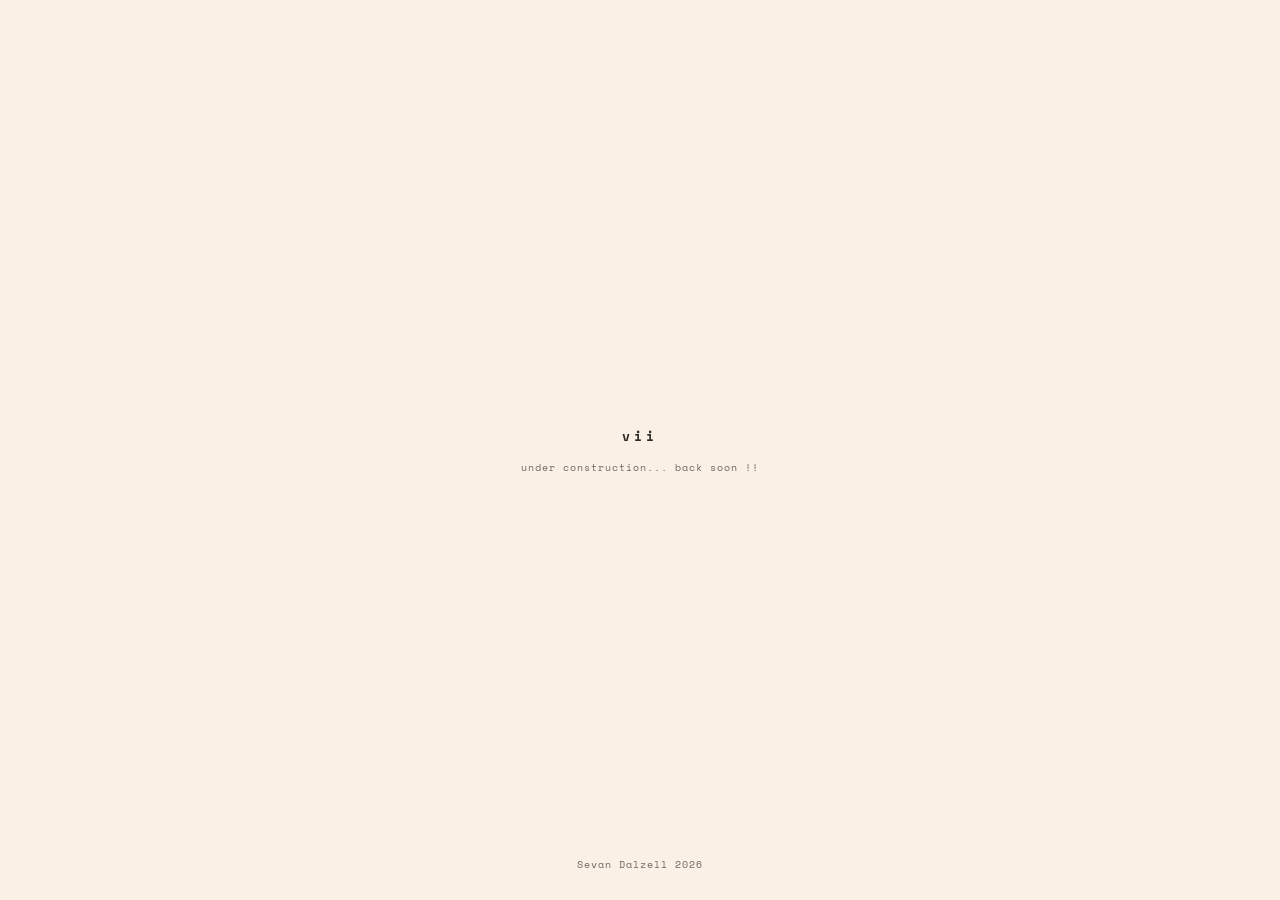
==== index.html @ 3d5999bf "made under construction sign cuter" ====
<!DOCTYPE html>
<html lang="en">
<head>
<meta charset="UTF-8">
<meta name="viewport" content="width=device-width, initial-scale=1.0">
<title>portfolio | Sevan Dalzell</title>
<meta name="description" content="Sevan's portfolio site.">
<link rel="preconnect" href="https://fonts.googleapis.com">
<link rel="preconnect" href="https://fonts.gstatic.com" crossorigin>
<link href="https://fonts.googleapis.com/css2?family=Space+Mono:ital,wght@0,400;0,700;1,400&display=swap" rel="stylesheet">
<link rel="stylesheet" href="style.css">
<!-- Temporary favicon set from that random generator -->
<link rel="apple-touch-icon" sizes="180x180" href="/apple-touch-icon.png">
<link rel="icon" type="image/png" sizes="32x32" href="/favicon-32x32.png">
<link rel="icon" type="image/png" sizes="16x16" href="/favicon-16x16.png">
<link rel="manifest" href="/site.webmanifest">
</head>
<body>

<!-- ===== LOADER ===== -->
<div id="loader" aria-hidden="true">
  <div class="loader-mark" id="loaderMark">vii</div>
  <div class="loader-sub" id="loaderSub">under construction... back soon !!</div>
  <div class="loader-foot">
    <span id="loaderDate"></span> <span class="dim"><!--/--></span><!-- sevandalzell.com-->
  </div>
</div>

<!-- ===== FIXED CHROME (corner mark + coordinate readout) ===== -->
<header class="chrome" aria-hidden="false">
  <button class="mark-home" id="markHome" aria-label="Return to home">vii</button>
  <div class="coord" id="coordReadout">00 · 00</div>
</header>

<!-- ===== DIRECTIONAL NAV ===== -->
<nav class="dirnav" aria-label="Site navigation">
  <button class="arrow arrow-left" data-dir="left" aria-label="Photography">
    <span class="arrow-glyph">&larr;</span>
    <span class="arrow-label">photography</span>
  </button>
  <button class="arrow arrow-right" data-dir="right" aria-label="Portfolio">
    <span class="arrow-glyph">&rarr;</span>
    <span class="arrow-label">portfolio</span>
  </button>
  <button class="arrow arrow-down" data-dir="down" aria-label="About">
    <span class="arrow-glyph">&darr;</span>
    <span class="arrow-label">about</span>
  </button>
</nav>

<!-- ===== WORLD (the plane that pans) ===== -->
<main id="world">

  <!-- trace lines drawn from centre toward current direction -->
  <svg id="trace" viewBox="0 0 100 100" preserveAspectRatio="none" aria-hidden="true">
    <line id="traceLine" x1="50" y1="50" x2="50" y2="50" />
  </svg>

  <!-- HOME — 0,0 -->
  <section class="panel panel-home" data-pos="0,0">
    <div class="home-block">
      <p class="eyebrow">mechatronics engineer</p>
      <h1>Sevan Dalzell</h1>
      <p class="home-body">
        Final-year mechatronics engineering graduate based in Auckland.
        I build the parts where hardware, control, and software have to
        agree with each other — robotics, embedded systems, and the
        occasional camera. Use the arrows, or your keyboard, to look around.
      </p>
    </div>
  </section>

  <!-- PHOTOGRAPHY — -1,0 -->
  <section class="panel panel-photo" data-pos="-1,0">
    <div class="panel-head">
      <p class="eyebrow">001 — photography</p>
      <h2>Shot on Fujifilm</h2>
    </div>
    <div class="photo-grid" id="photoGrid">
      <!-- Populate by adding <figure class="photo-item"><img src="assets/photography/your-image.jpg" alt="..."></figure> -->
      <figure class="photo-item placeholder"><span>add image<br>assets/photography/01.jpg</span></figure>
      <figure class="photo-item placeholder"><span>add image<br>assets/photography/02.jpg</span></figure>
      <figure class="photo-item placeholder"><span>add image<br>assets/photography/03.jpg</span></figure>
      <figure class="photo-item placeholder"><span>add image<br>assets/photography/04.jpg</span></figure>
      <figure class="photo-item placeholder"><span>add image<br>assets/photography/05.jpg</span></figure>
      <figure class="photo-item placeholder"><span>add image<br>assets/photography/06.jpg</span></figure>
    </div>
  </section>

  <!-- PORTFOLIO — 1,0 -->
  <section class="panel panel-work" data-pos="1,0">
    <div class="panel-head">
      <p class="eyebrow">002 — portfolio</p>
      <h2>Selected work</h2>
    </div>
    <div class="work-scroll" id="workScroll">
      <!-- Project blocks are generated by script.js from the PROJECTS array -->
    </div>
  </section>

  <!-- ABOUT — 0,1 -->
  <section class="panel panel-about" data-pos="0,1">
    <div class="panel-head">
      <p class="eyebrow">003 — about</p>
      <h2>About</h2>
    </div>
    <div class="about-block">
      <p>
        I'm a final-year BE(Hons) Mechatronics Engineering student at the
        University of Auckland, finishing up papers in robotics &amp;
        intelligent systems, industrial automation, and control. I like
        projects that sit at the join between mechanical, electrical, and
        code — things that have to physically work, not just compile.
      </p>
      <p>
        Outside of coursework I shoot film and digital on Fujifilm gear,
        ride a GSX250R, and spend more time than is reasonable thinking
        about how things are put together — products, garments, robots,
        all the same problem really.
      </p>
      <p class="about-contact">
        <a href="mailto:hello@sevandalzell.com">hello@sevandalzell.com</a>
        <span class="dim">/</span>
        <a href="https://github.com/" target="_blank" rel="noopener">github</a>
        <span class="dim">/</span>
        <a href="https://www.linkedin.com/" target="_blank" rel="noopener">linkedin</a>
      </p>
    </div>
  </section>

</main>

<!-- ===== LIGHTBOX ===== -->
<div id="lightbox" aria-hidden="true">
  <button id="lightboxClose" aria-label="Close">&times;</button>
  <div id="lightboxContent"></div>
</div>

<script src="script.js"></script>
</body>
</html>
---- style.css ----
/* ============================================================
   SEVAN DALZELL — vii
   Design tokens
   ============================================================ */
:root{
  --linen: #FAF0E6;
  --ink: #2c2925;        /* soft near-black, not pure black */
  --ink-soft: #6e6760;   /* secondary text */
  --accent: #c1502b;     /* rust / terracotta — used sparingly */
  --line: rgba(44,41,37,0.16);
  --line-strong: rgba(44,41,37,0.32);
  --mono: 'Space Mono', ui-monospace, SFMono-Regular, Menlo, Consolas, monospace;

  --pan-speed: 0.85s;
  --pan-ease: cubic-bezier(.65,0,.2,1);
}

*{ box-sizing: border-box; }

html, body{
  margin:0;
  padding:0;
  width:100%;
  height:100%;
  overflow:hidden; /* the plane pans inside a fixed viewport */
  background:var(--linen);
  color:var(--ink);
  font-family:var(--mono);
  -webkit-font-smoothing:antialiased;
}

h1,h2,h3,p{ margin:0; }

a{ color:var(--ink); text-decoration:none; border-bottom:1px solid var(--line-strong); }
a:hover{ color:var(--accent); border-color:var(--accent); }

button{
  font-family:var(--mono);
  background:none;
  border:none;
  color:var(--ink);
  cursor:pointer;
}

::selection{ background:var(--ink); color:var(--linen); }

.dim{ color:var(--ink-soft); }

.eyebrow{
  font-size:11px;
  letter-spacing:.18em;
  text-transform:lowercase;
  color:var(--ink-soft);
  margin-bottom:14px;
}

/* ============================================================
   LOADER
   ============================================================ */
#loader{
  position:fixed; inset:0;
  z-index:100;
  background:var(--linen);
  display:flex;
  flex-direction:column;
  align-items:center;
  justify-content:center;
  transition: opacity .7s ease;
}
#loader.is-hidden{
  opacity:0;
  pointer-events:none;
}
.loader-mark{
  font-size:13px;
  letter-spacing:.32em;
  text-transform:lowercase;
  font-weight:700;
}
/* previously --accent \/   */
.loader-mark.flicker{ color:var(--ink); } 

.loader-sub{
  margin-top:14px;
  font-size:10px;
  letter-spacing:.1em;
  text-transform:lowercase;
  color:var(--ink-soft);
  opacity:0;
  transition:opacity .6s ease;
}
.loader-sub.is-visible{ opacity:1; }

.loader-foot{
  position:absolute;
  bottom:28px;
  left:0; right:0;
  text-align:center;
  font-size:10px;
  letter-spacing:.1em;
  color:var(--ink-soft);
}

/* ============================================================
   FIXED CHROME
   ============================================================ */
.chrome{
  position:fixed;
  top:0; left:0; right:0;
  z-index:40;
  display:flex;
  justify-content:space-between;
  align-items:center;
  padding:22px 28px;
  pointer-events:none; /* re-enabled on children */
}
.mark-home{
  pointer-events:auto;
  font-size:12px;
  letter-spacing:.28em;
  font-weight:700;
  padding:4px 2px;
}
.mark-home:hover{ color:var(--accent); }

.coord{
  pointer-events:auto;
  font-size:10px;
  letter-spacing:.12em;
  color:var(--ink-soft);
}

/* ============================================================
   WORLD / PLANE — the thing that pans
   ============================================================ */
#world{
  position:fixed;
  top:0; left:0;
  width:300vw;
  height:200vh;
  transition: transform var(--pan-speed) var(--pan-ease);
  will-change: transform;
  z-index:1;
}

#trace{
  position:absolute;
  top:0; left:0;
  width:100%; height:100%;
  pointer-events:none;
  z-index:0;
}
#traceLine{
  stroke:var(--line-strong);
  stroke-width:0.12;
  transition: x2 var(--pan-speed) var(--pan-ease), y2 var(--pan-speed) var(--pan-ease);
}

.panel{
  position:absolute;
  width:100vw;
  height:100vh;
  display:flex;
  flex-direction:column;
  align-items:center;
  justify-content:center;
  padding: 90px 8vw 70px;
}

.panel-photo{ left:0;     top:0; }
.panel-home { left:100vw; top:0; }
.panel-work { left:200vw; top:0; }
.panel-about{ left:100vw; top:100vh; }

/* ---------- HOME ---------- */
.home-block{
  max-width:460px;
  text-align:left;
  animation: rise .9s var(--pan-ease) both;
}
.home-block h1{
  font-size:28px;
  letter-spacing:-.01em;
  margin-bottom:18px;
  font-weight:700;
}
.home-body{
  font-size:13px;
  line-height:1.75;
  color:var(--ink-soft);
  max-width:420px;
}

@keyframes rise{
  from{ opacity:0; transform:translateY(10px); }
  to{ opacity:1; transform:translateY(0); }
}

/* ---------- shared panel head ---------- */
.panel-head{
  width:100%;
  max-width:780px;
  text-align:left;
  margin-bottom:8px;
  flex:0 0 auto;
}
.panel-head h2{
  font-size:22px;
  font-weight:700;
}

/* ---------- PHOTOGRAPHY ---------- */
.panel-photo{ justify-content:flex-start; padding-top:110px; }
.photo-grid{
  width:100%;
  max-width:900px;
  margin-top:26px;
  display:grid;
  grid-template-columns:repeat(3, 1fr);
  gap:14px;
  overflow-y:auto;
  max-height:62vh;
  padding-right:4px;
}
.photo-item{
  margin:0;
  aspect-ratio: 4/5;
  background:rgba(44,41,37,0.05);
  border:1px solid var(--line);
  overflow:hidden;
  cursor:pointer;
  position:relative;
}
.photo-item img, .photo-item video{
  width:100%; height:100%;
  object-fit:cover;
  display:block;
  transition: transform .5s var(--pan-ease);
}
.photo-item:hover img, .photo-item:hover video{ transform:scale(1.04); }
.photo-item.placeholder{
  display:flex; align-items:center; justify-content:center;
  font-size:9px; letter-spacing:.06em; text-align:center;
  color:var(--ink-soft); cursor:default;
  line-height:1.6;
}

/* ---------- PORTFOLIO ---------- */
.panel-work{ justify-content:flex-start; padding-top:110px; }
.work-scroll{
  width:100%;
  max-width:760px;
  margin-top:10px;
  overflow-y:auto;
  max-height:66vh;
  padding-right:6px;
}
.work-item{
  display:flex;
  gap:34px;
  align-items:center;
  padding:38px 0;
  border-bottom:1px solid var(--line);
  opacity:0;
  transform:translateY(16px);
  transition:opacity .6s ease, transform .6s var(--pan-ease);
}
.work-item.is-visible{ opacity:1; transform:translateY(0); }
.work-item:last-child{ border-bottom:none; }
.work-item.flip{ flex-direction:row-reverse; }

.work-media{
  flex:0 0 46%;
  aspect-ratio:4/3;
  background:rgba(44,41,37,0.05);
  border:1px solid var(--line);
  overflow:hidden;
  cursor:zoom-in;
}
.work-media img, .work-media video{
  width:100%; height:100%;
  object-fit:cover;
  display:block;
}

.work-text{ flex:1 1 auto; }
.work-index{
  font-size:10px;
  letter-spacing:.16em;
  color:var(--accent);
  margin-bottom:10px;
}
.work-title{
  font-size:16px;
  font-weight:700;
  margin-bottom:10px;
}
.work-desc{
  font-size:12.5px;
  line-height:1.7;
  color:var(--ink-soft);
}
.work-tags{
  margin-top:14px;
  font-size:10px;
  letter-spacing:.08em;
  color:var(--ink-soft);
}

/* ---------- ABOUT ---------- */
.about-block{
  max-width:480px;
  text-align:left;
}
.about-block p{
  font-size:13px;
  line-height:1.75;
  color:var(--ink-soft);
  margin-bottom:18px;
}
.about-contact a{ font-size:12px; }

/* ============================================================
   DIRECTIONAL NAV
   ============================================================ */
.dirnav{ z-index:50; }

.arrow{
  position:fixed;
  z-index:50;
  display:flex;
  flex-direction:column;
  align-items:center;
  gap:6px;
  padding:10px 12px;
  transition: opacity .35s ease, transform .35s var(--pan-ease);
}
.arrow-glyph{
  font-size:20px;
  line-height:1;
  display:inline-flex;
  align-items:center;
  justify-content:center;
  width:38px; height:38px;
  border:1px solid var(--line-strong);
  border-radius:1px;
  transition: background .25s ease, color .25s ease, transform .25s ease;
}
.arrow-label{
  font-size:9px;
  letter-spacing:.12em;
  text-transform:uppercase;
  color:var(--ink-soft);
  transition: color .25s ease;
}

.arrow:hover .arrow-glyph,
.arrow:focus-visible .arrow-glyph{
  background:var(--ink);
  color:var(--linen);
  transform:scale(1.08);
}
.arrow:hover .arrow-label,
.arrow:focus-visible .arrow-label{ color:var(--ink); }
.arrow:active .arrow-glyph{ transform:scale(0.94); background:var(--accent); border-color:var(--accent); }

.arrow.is-pulsing .arrow-glyph{
  animation: pulse .5s var(--pan-ease);
}
@keyframes pulse{
  0%{ transform:scale(1); }
  40%{ transform:scale(1.18); background:var(--accent); color:var(--linen); border-color:var(--accent); }
  100%{ transform:scale(1); }
}

.arrow-left{ left:6%; top:50%; transform:translateY(-50%); }
.arrow-right{ right:6%; top:50%; transform:translateY(-50%); }
.arrow-down{ bottom:6%; left:50%; transform:translateX(-50%); flex-direction:column; }

.arrow[data-state="hidden"]{
  opacity:0;
  pointer-events:none;
  transform:translateY(-50%) scale(0.85);
}
.arrow-down[data-state="hidden"]{ transform:translateX(-50%) scale(0.85); }

.arrow[data-state="home"] .arrow-glyph{ border-color:var(--ink-soft); }

/* ============================================================
   LIGHTBOX
   ============================================================ */
#lightbox{
  position:fixed; inset:0;
  z-index:90;
  background:rgba(44,41,37,0.92);
  display:flex;
  align-items:center;
  justify-content:center;
  opacity:0;
  pointer-events:none;
  transition:opacity .35s ease;
}
#lightbox.is-open{ opacity:1; pointer-events:auto; }
#lightboxContent{
  max-width:88vw;
  max-height:86vh;
}
#lightboxContent img, #lightboxContent video{
  max-width:88vw;
  max-height:86vh;
  display:block;
  object-fit:contain;
}
#lightboxClose{
  position:absolute;
  top:24px; right:28px;
  font-size:28px;
  color:var(--linen);
  line-height:1;
}
#lightboxClose:hover{ color:var(--accent); }

/* ============================================================
   RESPONSIVE
   ============================================================ */
@media (max-width: 720px){
  .panel{ padding:90px 6vw 100px; }
  .photo-grid{ grid-template-columns:repeat(2,1fr); max-height:58vh; }
  .work-item, .work-item.flip{ flex-direction:column; }
  .work-media{ flex:0 0 auto; width:100%; }
  .arrow-left{ left:3%; }
  .arrow-right{ right:3%; }
  .arrow-label{ display:none; }
  .home-block h1{ font-size:24px; }
}

/* ============================================================
   REDUCED MOTION
   ============================================================ */
@media (prefers-reduced-motion: reduce){
  #world{ transition:none; }
  .home-block{ animation:none; }
  .work-item{ transition:none; opacity:1; transform:none; }
  .arrow, .arrow-glyph, .arrow-label{ transition:none; }
  #loader{ transition:none; }
}
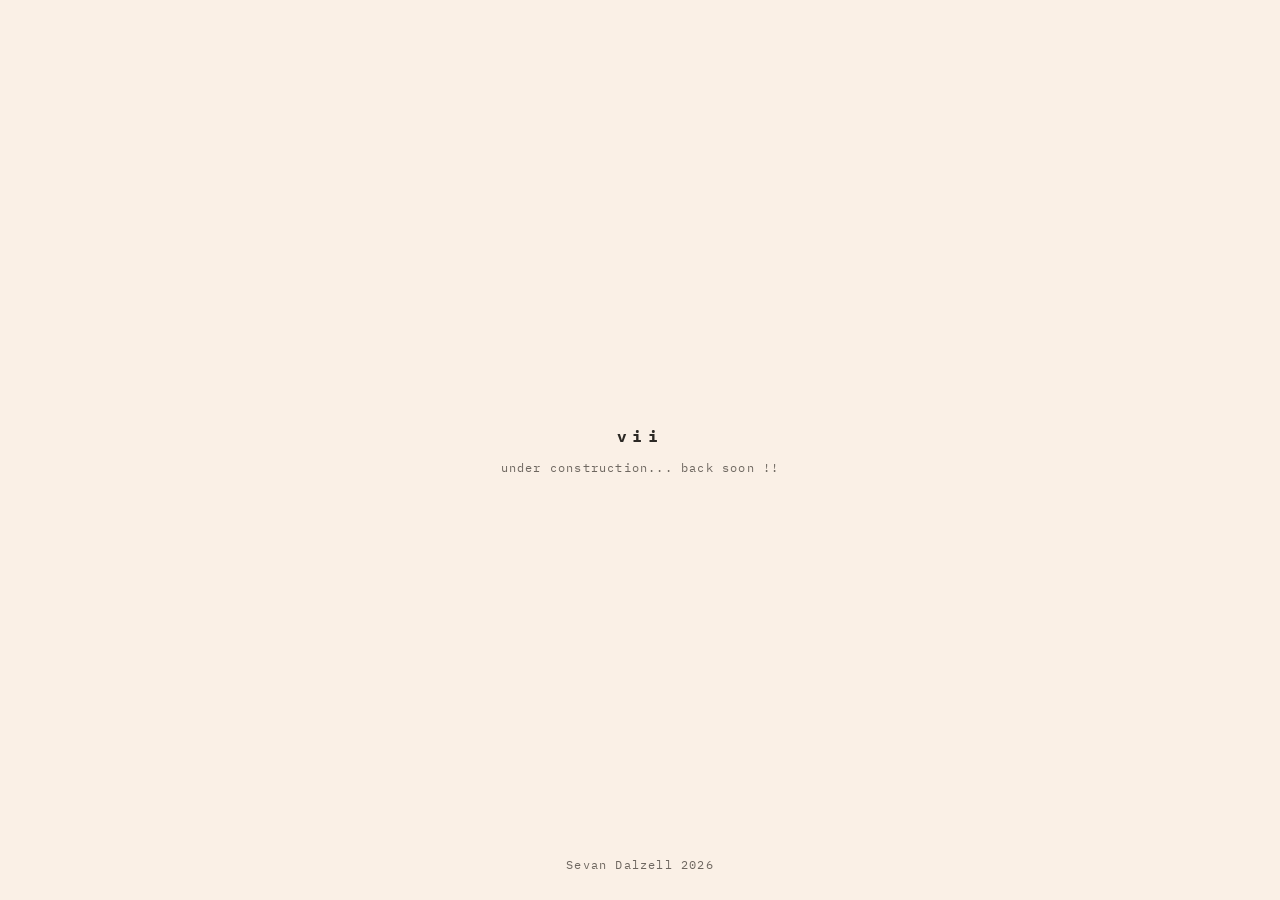
==== commit c51d9dea: "added sitename for discord" ====
--- a/index.html
+++ b/index.html
@@ -5,10 +5,24 @@
 <meta name="viewport" content="width=device-width, initial-scale=1.0">
 <title>portfolio | Sevan Dalzell</title>
 <meta name="description" content="Sevan's portfolio site.">
+
+<!-- Open Graph / Discord / Slack / etc embed preview -->
+<meta property="og:type" content="website">
+<meta property="og:title" content="portfolio | Sevan Dalzell">
+<meta property="og:site_name" content="vii">
+<meta property="og:description" content="Sevan's portfolio site.">
+<meta property="og:url" content="https://sevandalzell.com">
+<meta property="og:image" content="https://sevandalzell.com/assets/preview.png">
+<meta name="twitter:card" content="summary_large_image">
+<meta name="twitter:title" content="portfolio | Sevan Dalzell">
+<meta name="twitter:description" content="Sevan's portfolio site.">
+<meta name="twitter:image" content="https://sevandalzell.com/assets/preview.png">
+
 <link rel="preconnect" href="https://fonts.googleapis.com">
 <link rel="preconnect" href="https://fonts.gstatic.com" crossorigin>
-<link href="https://fonts.googleapis.com/css2?family=Space+Mono:ital,wght@0,400;0,700;1,400&display=swap" rel="stylesheet">
+<link href="https://fonts.googleapis.com/css2?family=IBM+Plex+Mono:ital,wght@0,400;0,500;0,700;1,400&display=swap" rel="stylesheet">
 <link rel="stylesheet" href="style.css">
+
 <!-- Temporary favicon set from that random generator -->
 <link rel="apple-touch-icon" sizes="180x180" href="/apple-touch-icon.png">
 <link rel="icon" type="image/png" sizes="32x32" href="/favicon-32x32.png">
@@ -22,15 +36,9 @@
   <div class="loader-mark" id="loaderMark">vii</div>
   <div class="loader-sub" id="loaderSub">under construction... back soon !!</div>
   <div class="loader-foot">
-    <span id="loaderDate"></span> <span class="dim"><!--/--></span><!-- sevandalzell.com-->
+    <span id="loaderDate"></span>
   </div>
 </div>
-
-<!-- ===== FIXED CHROME (corner mark + coordinate readout) ===== -->
-<header class="chrome" aria-hidden="false">
-  <button class="mark-home" id="markHome" aria-label="Return to home">vii</button>
-  <div class="coord" id="coordReadout">00 · 00</div>
-</header>
 
 <!-- ===== DIRECTIONAL NAV ===== -->
 <nav class="dirnav" aria-label="Site navigation">
@@ -46,15 +54,20 @@
     <span class="arrow-glyph">&darr;</span>
     <span class="arrow-label">about</span>
   </button>
+  <button class="arrow arrow-return" id="arrowReturn" data-state="hidden" aria-label="Home">
+    <span class="arrow-glyph"></span>
+    <span class="arrow-label">home</span>
+  </button>
 </nav>
 
 <!-- ===== WORLD (the plane that pans) ===== -->
 <main id="world">
 
+  <!-- deprecated feature for now -->
   <!-- trace lines drawn from centre toward current direction -->
-  <svg id="trace" viewBox="0 0 100 100" preserveAspectRatio="none" aria-hidden="true">
+  <!-- <svg id="trace" viewBox="0 0 100 100" preserveAspectRatio="none" aria-hidden="true">
     <line id="traceLine" x1="50" y1="50" x2="50" y2="50" />
-  </svg>
+  </svg> -->
 
   <!-- HOME — 0,0 -->
   <section class="panel panel-home" data-pos="0,0">
@@ -71,30 +84,46 @@
   </section>
 
   <!-- PHOTOGRAPHY — -1,0 -->
-  <section class="panel panel-photo" data-pos="-1,0">
-    <div class="panel-head">
-      <p class="eyebrow">001 — photography</p>
-      <h2>Shot on Fujifilm</h2>
+  <section class="panel panel-photo panel-scrollable" data-pos="-1,0">
+    <div class="scroll-hero">
+      <div class="scroll-hero-inner">
+        <p class="eyebrow">001 — photography</p>
+        <h2>Shot on Fujifilm</h2>
+        <p class="scroll-hero-body">
+          A loose, ongoing collection — mostly film, some digital.
+          Scroll to keep going.
+        </p>
+        <p class="scroll-hint">scroll for more &darr;</p>
+      </div>
+      <button class="inpanel-home inpanel-home-right" id="photoHomeBtn" aria-label="Return home from photography">
+        <span class="arrow-glyph">&rarr;</span>
+        <span class="arrow-label">home</span>
+      </button>
     </div>
-    <div class="photo-grid" id="photoGrid">
-      <!-- Populate by adding <figure class="photo-item"><img src="assets/photography/your-image.jpg" alt="..."></figure> -->
-      <figure class="photo-item placeholder"><span>add image<br>assets/photography/01.jpg</span></figure>
-      <figure class="photo-item placeholder"><span>add image<br>assets/photography/02.jpg</span></figure>
-      <figure class="photo-item placeholder"><span>add image<br>assets/photography/03.jpg</span></figure>
-      <figure class="photo-item placeholder"><span>add image<br>assets/photography/04.jpg</span></figure>
-      <figure class="photo-item placeholder"><span>add image<br>assets/photography/05.jpg</span></figure>
-      <figure class="photo-item placeholder"><span>add image<br>assets/photography/06.jpg</span></figure>
+    <div class="mosaic" id="mosaic">
+      <!-- generated by script.js from the PHOTOS array -->
     </div>
   </section>
 
   <!-- PORTFOLIO — 1,0 -->
-  <section class="panel panel-work" data-pos="1,0">
-    <div class="panel-head">
-      <p class="eyebrow">002 — portfolio</p>
-      <h2>Selected work</h2>
+  <section class="panel panel-work panel-scrollable" data-pos="1,0">
+    <div class="scroll-hero">
+      <div class="scroll-hero-inner">
+        <p class="eyebrow">002 — portfolio</p>
+        <h2>Selected work</h2>
+        <p class="scroll-hero-body">
+          A handful of projects from coursework and industry.
+          Scroll to keep going.
+        </p>
+        <p class="scroll-hint">scroll for more &darr;</p>
+      </div>
+      <button class="inpanel-home inpanel-home-left" id="workHomeBtn" aria-label="Return home from portfolio">
+        <span class="arrow-glyph">&larr;</span>
+        <span class="arrow-label">home</span>
+      </button>
     </div>
-    <div class="work-scroll" id="workScroll">
-      <!-- Project blocks are generated by script.js from the PROJECTS array -->
+    <div class="landmarks" id="landmarks">
+      <!-- generated by script.js from the PROJECTS array -->
     </div>
   </section>
 
--- a/style.css
+++ b/style.css
@@ -9,10 +9,11 @@
   --accent: #c1502b;     /* rust / terracotta — used sparingly */
   --line: rgba(44,41,37,0.16);
   --line-strong: rgba(44,41,37,0.32);
-  --mono: 'Space Mono', ui-monospace, SFMono-Regular, Menlo, Consolas, monospace;
+  --mono: 'IBM Plex Mono', ui-monospace, SFMono-Regular, Menlo, Consolas, monospace;
 
   --pan-speed: 0.85s;
   --pan-ease: cubic-bezier(.65,0,.2,1);
+  --nav-safe-gutter: 84px;
 }
 
 *{ box-sizing: border-box; }
@@ -55,6 +56,35 @@
 }
 
 /* ============================================================
+   SLEEK SCROLLBARS — thin, barely-there, right edge only
+   ============================================================ */
+.panel-scrollable{
+  scrollbar-width: thin;
+  scrollbar-color: rgba(44,41,37,0.22) transparent;
+}
+.panel-scrollable::-webkit-scrollbar{ width:5px; }
+.panel-scrollable::-webkit-scrollbar-track{ background:transparent; }
+.panel-scrollable::-webkit-scrollbar-thumb{
+  background: rgba(44,41,37,0.22);
+  border-radius:10px;
+}
+.panel-scrollable::-webkit-scrollbar-thumb:hover{ background: rgba(44,41,37,0.4); }
+
+body.is-panning .panel-scrollable{
+  scrollbar-color: transparent transparent;
+}
+body.is-panning .panel-scrollable::-webkit-scrollbar{
+  width:5px;
+  height:5px;
+}
+body.is-panning .panel-scrollable::-webkit-scrollbar-track{
+  background:transparent;
+}
+body.is-panning .panel-scrollable::-webkit-scrollbar-thumb{
+  background:transparent;
+}
+
+/* ============================================================
    LOADER
    ============================================================ */
 #loader{
@@ -72,17 +102,16 @@
   pointer-events:none;
 }
 .loader-mark{
-  font-size:13px;
+  font-size:16px;
   letter-spacing:.32em;
   text-transform:lowercase;
   font-weight:700;
 }
-/* previously --accent \/   */
-.loader-mark.flicker{ color:var(--ink); } 
+.loader-mark.flicker{ color:var(--ink); }
 
 .loader-sub{
   margin-top:14px;
-  font-size:10px;
+  font-size:12px;
   letter-spacing:.1em;
   text-transform:lowercase;
   color:var(--ink-soft);
@@ -96,37 +125,8 @@
   bottom:28px;
   left:0; right:0;
   text-align:center;
-  font-size:10px;
+  font-size:12px;
   letter-spacing:.1em;
-  color:var(--ink-soft);
-}
-
-/* ============================================================
-   FIXED CHROME
-   ============================================================ */
-.chrome{
-  position:fixed;
-  top:0; left:0; right:0;
-  z-index:40;
-  display:flex;
-  justify-content:space-between;
-  align-items:center;
-  padding:22px 28px;
-  pointer-events:none; /* re-enabled on children */
-}
-.mark-home{
-  pointer-events:auto;
-  font-size:12px;
-  letter-spacing:.28em;
-  font-weight:700;
-  padding:4px 2px;
-}
-.mark-home:hover{ color:var(--accent); }
-
-.coord{
-  pointer-events:auto;
-  font-size:10px;
-  letter-spacing:.12em;
   color:var(--ink-soft);
 }
 
@@ -164,7 +164,8 @@
   flex-direction:column;
   align-items:center;
   justify-content:center;
-  padding: 90px 8vw 70px;
+  padding: 0 8vw;
+  overflow:hidden;
 }
 
 .panel-photo{ left:0;     top:0; }
@@ -172,10 +173,19 @@
 .panel-work { left:200vw; top:0; }
 .panel-about{ left:100vw; top:100vh; }
 
+/* panels that scroll internally (portfolio / photography) */
+.panel-scrollable{
+  align-items:stretch;
+  justify-content:flex-start;
+  overflow-y:auto;
+  overflow-x:hidden;
+  padding:0;
+}
+
 /* ---------- HOME ---------- */
 .home-block{
   max-width:460px;
-  text-align:left;
+  text-align:justify;
   animation: rise .9s var(--pan-ease) both;
 }
 .home-block h1{
@@ -196,118 +206,197 @@
   to{ opacity:1; transform:translateY(0); }
 }
 
-/* ---------- shared panel head ---------- */
+/* ---------- shared panel head (about only, now) ---------- */
 .panel-head{
   width:100%;
   max-width:780px;
   text-align:left;
   margin-bottom:8px;
   flex:0 0 auto;
+  padding:0 8vw;
 }
 .panel-head h2{
   font-size:22px;
   font-weight:700;
 }
 
-/* ---------- PHOTOGRAPHY ---------- */
-.panel-photo{ justify-content:flex-start; padding-top:110px; }
-.photo-grid{
+/* ---------- SCROLL HERO (first screen of portfolio / photography) ---------- */
+.scroll-hero{
+  position:relative;
+  min-height:100vh;
   width:100%;
-  max-width:900px;
+  flex:0 0 auto;
+  display:flex;
+  flex-direction:column;
+  justify-content:center;
+  padding:0 9vw;
+}
+.scroll-hero-inner{ max-width:340px; }
+.scroll-hero-inner h2{ font-size:22px; font-weight:700; margin-bottom:14px; }
+.scroll-hero-body{
+  font-size:13px;
+  line-height:1.7;
+  color:var(--ink-soft);
+}
+.scroll-hint{
   margin-top:26px;
-  display:grid;
-  grid-template-columns:repeat(3, 1fr);
+  font-size:10px;
+  letter-spacing:.12em;
+  color:var(--ink-soft);
+  animation: hint-bounce 2.4s ease-in-out infinite;
+}
+@keyframes hint-bounce{
+  0%, 100%{ transform:translateY(0); opacity:.7; }
+  50%{ transform:translateY(5px); opacity:1; }
+}
+
+/* portfolio: text sits in the left third */
+.panel-work .scroll-hero{ align-items:flex-start; }
+.panel-work .scroll-hero-inner{
+  text-align:left;
+  margin-left:var(--nav-safe-gutter);
+}
+
+/* photography: text sits in the right third */
+.panel-photo .scroll-hero{ align-items:flex-end; }
+.panel-photo .scroll-hero-inner{
+  text-align:right;
+  margin-right:var(--nav-safe-gutter);
+}
+
+.inpanel-home{
+  position:absolute;
+  top:50%;
+  z-index:5;
+  display:flex;
+  align-items:center;
+  gap:9px;
+  padding:9px 14px;
+  border-radius:3px;
+  background:transparent;
+  color:var(--ink);
+  transform:translateY(-50%);
+  transition: background .3s ease, transform .35s var(--pan-ease);
+}
+.inpanel-home .arrow-label{ color:var(--ink-soft); }
+.inpanel-home:hover, .inpanel-home:focus-visible{ background:var(--ink); }
+.inpanel-home:hover .arrow-glyph,
+.inpanel-home:focus-visible .arrow-glyph,
+.inpanel-home:hover .arrow-label,
+.inpanel-home:focus-visible .arrow-label{
+  color:var(--linen);
+}
+.inpanel-home:active{ background:var(--accent); }
+
+.inpanel-home-left{ left:6%; flex-direction:row; }
+.inpanel-home-right{ right:6%; flex-direction:row-reverse; }
+
+/* ---------- PORTFOLIO — landmarks scrolling through the void ---------- */
+.landmarks{
+  width:100%;
+  padding:4vh 0 26vh;
+}
+.landmark{
+  display:flex;
+  flex-direction:column;
   gap:14px;
-  overflow-y:auto;
-  max-height:62vh;
-  padding-right:4px;
-}
-.photo-item{
-  margin:0;
-  aspect-ratio: 4/5;
+  margin:20vh 0;
+  max-width:320px;
+  opacity:0;
+  transform:translateY(26px);
+  transition:opacity .7s ease, transform .7s var(--pan-ease);
+}
+.landmark.is-visible{ opacity:1; transform:translateY(0); }
+.landmark--left{ margin-left:9vw; margin-right:auto; }
+.landmark--right{ margin-right:9vw; margin-left:auto; }
+.landmark--feature{
+  max-width:82vw;
+  margin-left:auto;
+  margin-right:auto;
+  text-align:center;
+}
+.landmark--feature .landmark-cap{ align-items:center; }
+
+.landmark-media{
+  width:100%;
+  aspect-ratio:4/3;
+  overflow:hidden;
+  cursor:zoom-in;
   background:rgba(44,41,37,0.05);
   border:1px solid var(--line);
-  overflow:hidden;
-  cursor:pointer;
   position:relative;
 }
-.photo-item img, .photo-item video{
+.landmark--feature .landmark-media{ aspect-ratio:16/7; }
+.landmark-media img, .landmark-media video{
   width:100%; height:100%;
   object-fit:cover;
   display:block;
-  transition: transform .5s var(--pan-ease);
-}
-.photo-item:hover img, .photo-item:hover video{ transform:scale(1.04); }
-.photo-item.placeholder{
+  transition: transform .6s var(--pan-ease);
+}
+.landmark-media:hover img, .landmark-media:hover video{ transform:scale(1.03); }
+
+.landmark-cap{ display:flex; flex-direction:column; gap:6px; }
+.landmark-index{ font-size:10px; letter-spacing:.14em; color:var(--accent); }
+.landmark-title{ font-size:14px; font-weight:700; }
+.landmark-desc{ font-size:12px; line-height:1.65; color:var(--ink-soft); }
+.landmark-tags{ font-size:9.5px; letter-spacing:.07em; color:var(--ink-soft); }
+
+.media-missing{
+  position:absolute; inset:0;
   display:flex; align-items:center; justify-content:center;
-  font-size:9px; letter-spacing:.06em; text-align:center;
-  color:var(--ink-soft); cursor:default;
+  text-align:center;
+  font-size:9px; letter-spacing:.05em;
+  color:var(--ink-soft);
+  padding:10px;
   line-height:1.6;
 }
 
-/* ---------- PORTFOLIO ---------- */
-.panel-work{ justify-content:flex-start; padding-top:110px; }
-.work-scroll{
+/* ---------- PHOTOGRAPHY — mosaic ---------- */
+.mosaic{
   width:100%;
-  max-width:760px;
-  margin-top:10px;
-  overflow-y:auto;
-  max-height:66vh;
-  padding-right:6px;
-}
-.work-item{
-  display:flex;
-  gap:34px;
-  align-items:center;
-  padding:38px 0;
-  border-bottom:1px solid var(--line);
-  opacity:0;
-  transform:translateY(16px);
-  transition:opacity .6s ease, transform .6s var(--pan-ease);
-}
-.work-item.is-visible{ opacity:1; transform:translateY(0); }
-.work-item:last-child{ border-bottom:none; }
-.work-item.flip{ flex-direction:row-reverse; }
-
-.work-media{
-  flex:0 0 46%;
-  aspect-ratio:4/3;
-  background:rgba(44,41,37,0.05);
-  border:1px solid var(--line);
+  display:grid;
+  grid-template-columns:repeat(6, 1fr);
+  grid-auto-rows:14vh;
+  grid-auto-flow:dense;
+  gap:5px;
+  padding-bottom:8vh;
+}
+.mosaic-item{
+  position:relative;
   overflow:hidden;
   cursor:zoom-in;
-}
-.work-media img, .work-media video{
+  background:rgba(44,41,37,0.05);
+}
+.mosaic-item img{
   width:100%; height:100%;
   object-fit:cover;
   display:block;
-}
-
-.work-text{ flex:1 1 auto; }
-.work-index{
-  font-size:10px;
-  letter-spacing:.16em;
-  color:var(--accent);
-  margin-bottom:10px;
-}
-.work-title{
-  font-size:16px;
-  font-weight:700;
-  margin-bottom:10px;
-}
-.work-desc{
-  font-size:12.5px;
-  line-height:1.7;
-  color:var(--ink-soft);
-}
-.work-tags{
-  margin-top:14px;
-  font-size:10px;
-  letter-spacing:.08em;
-  color:var(--ink-soft);
-}
+  transition: transform .6s var(--pan-ease);
+}
+.mosaic-item:hover img{ transform:scale(1.04); }
+
+.mosaic-item--a{ grid-column:span 2; grid-row:span 2; }
+.mosaic-item--b{ grid-column:span 3; grid-row:span 1; }
+.mosaic-item--c{ grid-column:span 2; grid-row:span 1; }
+.mosaic-item--d{ grid-column:span 1; grid-row:span 1; }
+
+.mosaic-caption{
+  position:absolute; inset:0;
+  background:rgba(44,41,37,0.84);
+  color:var(--linen);
+  display:flex;
+  flex-direction:column;
+  justify-content:flex-end;
+  padding:10px;
+  opacity:0;
+  transition:opacity .3s ease;
+}
+.mosaic-item:hover .mosaic-caption{ opacity:1; }
+.mosaic-caption .mc-title{ font-size:11px; font-weight:700; margin-bottom:3px; }
+.mosaic-caption .mc-tech{ font-size:9.5px; letter-spacing:.04em; color:rgba(250,240,230,0.72); }
 
 /* ---------- ABOUT ---------- */
+.panel-about{ padding-top:90px; padding-bottom:70px; }
 .about-block{
   max-width:480px;
   text-align:left;
@@ -321,7 +410,8 @@
 .about-contact a{ font-size:12px; }
 
 /* ============================================================
-   DIRECTIONAL NAV
+   DIRECTIONAL NAV — no boxes, label sits at the arrow's stem,
+   whole control inverts (darkens) on hover
    ============================================================ */
 .dirnav{ z-index:50; }
 
@@ -329,62 +419,60 @@
   position:fixed;
   z-index:50;
   display:flex;
-  flex-direction:column;
   align-items:center;
-  gap:6px;
-  padding:10px 12px;
-  transition: opacity .35s ease, transform .35s var(--pan-ease);
+  gap:9px;
+  padding:9px 14px;
+  border-radius:3px;
+  background:transparent;
+  transition: background .3s ease, opacity .35s ease, transform .35s var(--pan-ease);
 }
 .arrow-glyph{
-  font-size:20px;
+  font-size:16px;
   line-height:1;
-  display:inline-flex;
-  align-items:center;
-  justify-content:center;
-  width:38px; height:38px;
-  border:1px solid var(--line-strong);
-  border-radius:1px;
-  transition: background .25s ease, color .25s ease, transform .25s ease;
+  color:var(--ink);
+  transition:color .3s ease;
 }
 .arrow-label{
-  font-size:9px;
-  letter-spacing:.12em;
-  text-transform:uppercase;
-  color:var(--ink-soft);
-  transition: color .25s ease;
-}
-
-.arrow:hover .arrow-glyph,
-.arrow:focus-visible .arrow-glyph{
-  background:var(--ink);
+  font-size:10px;
+  letter-spacing:.1em;
+  text-transform:lowercase;
+  color:var(--ink-soft);
+  transition: color .3s ease;
+}
+
+.arrow:hover, .arrow:focus-visible{ background:var(--ink); }
+.arrow:hover .arrow-glyph, .arrow:focus-visible .arrow-glyph,
+.arrow:hover .arrow-label, .arrow:focus-visible .arrow-label{
   color:var(--linen);
-  transform:scale(1.08);
-}
-.arrow:hover .arrow-label,
-.arrow:focus-visible .arrow-label{ color:var(--ink); }
-.arrow:active .arrow-glyph{ transform:scale(0.94); background:var(--accent); border-color:var(--accent); }
-
-.arrow.is-pulsing .arrow-glyph{
-  animation: pulse .5s var(--pan-ease);
-}
-@keyframes pulse{
-  0%{ transform:scale(1); }
-  40%{ transform:scale(1.18); background:var(--accent); color:var(--linen); border-color:var(--accent); }
-  100%{ transform:scale(1); }
-}
-
-.arrow-left{ left:6%; top:50%; transform:translateY(-50%); }
-.arrow-right{ right:6%; top:50%; transform:translateY(-50%); }
-.arrow-down{ bottom:6%; left:50%; transform:translateX(-50%); flex-direction:column; }
+}
+.arrow:active{ background:var(--accent); }
+
+.arrow.is-pulsing{ animation: pulse-bg .5s var(--pan-ease); }
+@keyframes pulse-bg{
+  0%{ background:transparent; }
+  40%{ background:var(--accent); }
+  100%{ background:transparent; }
+}
+.arrow.is-pulsing .arrow-glyph,
+.arrow.is-pulsing .arrow-label{ animation: pulse-fg .5s var(--pan-ease); }
+@keyframes pulse-fg{
+  0%{ color:inherit; }
+  40%{ color:var(--linen); }
+  100%{ color:inherit; }
+}
+
+/* label sits at the stem (the flat end opposite the arrowhead) */
+.arrow-left{   left:6%;  top:50%; transform:translateY(-50%); flex-direction:row; }
+.arrow-right{  right:6%; top:50%; transform:translateY(-50%); flex-direction:row-reverse; }
+.arrow-down{   bottom:6%; left:50%; transform:translateX(-50%); flex-direction:column-reverse; }
+
+.arrow-return{ top:22px; flex-direction:row; }
+.arrow-return.pos-top{   top:22px; left:50%; right:auto; transform:translateX(-50%); flex-direction:column; }
 
 .arrow[data-state="hidden"]{
   opacity:0;
   pointer-events:none;
-  transform:translateY(-50%) scale(0.85);
-}
-.arrow-down[data-state="hidden"]{ transform:translateX(-50%) scale(0.85); }
-
-.arrow[data-state="home"] .arrow-glyph{ border-color:var(--ink-soft); }
+}
 
 /* ============================================================
    LIGHTBOX
@@ -424,12 +512,21 @@
    RESPONSIVE
    ============================================================ */
 @media (max-width: 720px){
-  .panel{ padding:90px 6vw 100px; }
-  .photo-grid{ grid-template-columns:repeat(2,1fr); max-height:58vh; }
-  .work-item, .work-item.flip{ flex-direction:column; }
-  .work-media{ flex:0 0 auto; width:100%; }
+  :root{ --nav-safe-gutter: 52px; }
+  .panel-head{ padding:0 6vw; }
+  .scroll-hero{ padding:0 7vw; }
+  .scroll-hero-inner{ max-width:none; }
+  .landmark--left{ margin-left:6vw; }
+  .landmark--right{ margin-right:6vw; }
+  .landmark{ max-width:88vw; }
+  .mosaic{ grid-auto-rows:11vh; }
   .arrow-left{ left:3%; }
   .arrow-right{ right:3%; }
+  .inpanel-home-left{ left:3%; }
+  .inpanel-home-right{ right:3%; }
+  .arrow-return{ top:14px; }
+  .arrow-return.pos-top{ top:14px; }
+  .inpanel-home .arrow-label{ display:none; }
   .arrow-label{ display:none; }
   .home-block h1{ font-size:24px; }
 }
@@ -440,7 +537,8 @@
 @media (prefers-reduced-motion: reduce){
   #world{ transition:none; }
   .home-block{ animation:none; }
-  .work-item{ transition:none; opacity:1; transform:none; }
-  .arrow, .arrow-glyph, .arrow-label{ transition:none; }
+  .landmark{ transition:none; opacity:1; transform:none; }
+  .scroll-hint{ animation:none; }
+  .arrow{ transition:none; }
   #loader{ transition:none; }
 }
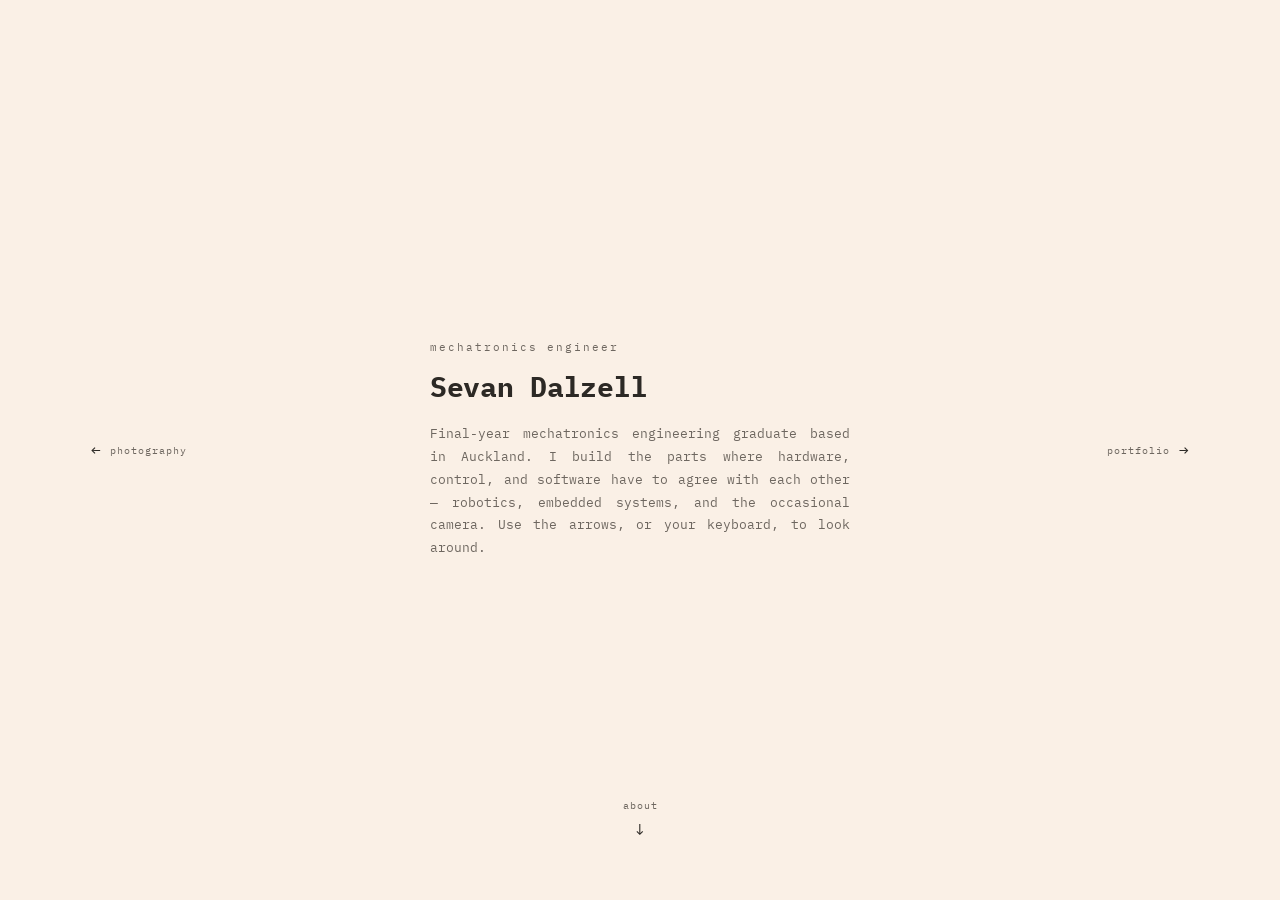
==== commit f636f6d7: "fix crossfade, other image stuff broken" ====
--- a/index.html
+++ b/index.html
@@ -155,6 +155,10 @@
         <a href="https://www.linkedin.com/" target="_blank" rel="noopener">linkedin</a>
       </p>
     </div>
+    <a class="about-cv" href="assets/Sevan-Dalzell-CV.pdf" download aria-label="Download CV">
+      <span class="about-cv-glyph">&darr;</span>
+      <span class="about-cv-label">download cv</span>
+    </a>
   </section>
 
 </main>
@@ -167,4 +171,4 @@
 
 <script src="script.js"></script>
 </body>
-</html>
+</html>
--- a/style.css
+++ b/style.css
@@ -301,7 +301,7 @@
   flex-direction:column;
   gap:14px;
   margin:20vh 0;
-  max-width:320px;
+  max-width:360px;
   opacity:0;
   transform:translateY(26px);
   transition:opacity .7s ease, transform .7s var(--pan-ease);
@@ -309,31 +309,158 @@
 .landmark.is-visible{ opacity:1; transform:translateY(0); }
 .landmark--left{ margin-left:9vw; margin-right:auto; }
 .landmark--right{ margin-right:9vw; margin-left:auto; }
+.landmark--left{
+  display:grid;
+  grid-template-columns:minmax(440px, 62%) minmax(280px, 1fr);
+  grid-template-rows:auto auto;
+  align-items:start;
+  row-gap:14px;
+  column-gap:20px;
+  max-width:min(86vw, 1120px);
+}
+.landmark--right{
+  display:grid;
+  grid-template-columns:minmax(280px, 1fr) minmax(440px, 62%);
+  grid-template-rows:auto auto;
+  align-items:start;
+  row-gap:14px;
+  column-gap:20px;
+  max-width:min(86vw, 1120px);
+}
+.landmark--left .landmark-media{ grid-column:1; grid-row:1; }
+.landmark--left .landmark-cap{ grid-column:2; grid-row:1; }
+.landmark--left .landmark-expansion-row{ grid-column:1; grid-row:2; }
+
+.landmark--right .landmark-media{
+  grid-column:2;
+  grid-row:1;
+}
+.landmark--right .landmark-cap{
+  grid-column:1;
+  grid-row:1;
+  align-items:flex-end;
+  text-align:right;
+}
+.landmark--right .landmark-expansion-row{ grid-column:2; grid-row:2; }
+
 .landmark--feature{
-  max-width:82vw;
-  margin-left:auto;
-  margin-right:auto;
+  width:100vw;
+  max-width:100vw;
+  margin-left:calc(50% - 50vw);
+  margin-right:calc(50% - 50vw);
   text-align:center;
 }
-.landmark--feature .landmark-cap{ align-items:center; }
+.landmark--feature .landmark-cap{
+  align-items:center;
+  padding:0 8vw;
+}
+
+/* extra images attached below a left/right entry — forms an L shape
+   tucked under the main image, mirrored for the right side */
+.landmark-expansion-row{
+  display:grid;
+  grid-template-columns:1fr 1fr;
+  gap:10px;
+}
+.landmark-expansion-row .landmark-media{
+  aspect-ratio:4/3; /* fallback before JS measures the real image */
+}
 
 .landmark-media{
   width:100%;
-  aspect-ratio:4/3;
+  aspect-ratio:3/2; /* fallback before JS measures the real image */
   overflow:hidden;
   cursor:zoom-in;
   background:rgba(44,41,37,0.05);
   border:1px solid var(--line);
   position:relative;
-}
-.landmark--feature .landmark-media{ aspect-ratio:16/7; }
-.landmark-media img, .landmark-media video{
-  width:100%; height:100%;
-  object-fit:cover;
+  transition: aspect-ratio .3s ease;
+}
+.landmark-media-track{
+  position:relative;
+  width:100%;
+  height:100%;
+}
+
+/* The img/video element IS the .landmark-media-item — every visual
+   property lives in this single rule so nothing else can override
+   the opacity transition (that's what was killing the crossfade). */
+.landmark-media-item{
+  position:absolute;
+  inset:0;
+  width:100%;
+  height:100%;
   display:block;
-  transition: transform .6s var(--pan-ease);
-}
-.landmark-media:hover img, .landmark-media:hover video{ transform:scale(1.03); }
+  object-fit:contain;
+  opacity:0;
+  pointer-events:none;
+  z-index:1;
+  transition: opacity .7s ease-in-out, transform .25s ease-out;
+}
+.landmark-media-item.is-active{
+  opacity:1;
+  pointer-events:auto;
+  z-index:2;
+}
+.landmark-media:hover .landmark-media-item.is-active{ transform:scale(1.03); }
+
+.landmark-media-caption{
+  position:absolute;
+  inset:0;
+  z-index:2;
+  background:rgba(44,41,37,0.84);
+  color:var(--linen);
+  display:flex;
+  align-items:flex-end;
+  padding:12px;
+  opacity:0;
+  pointer-events:none;
+  transition:opacity .3s ease;
+}
+.landmark-media-caption-body{
+  margin:0;
+  font-size:11px;
+  line-height:1.45;
+  letter-spacing:.02em;
+}
+.landmark-media[data-has-description="true"]:hover .landmark-media-caption,
+.landmark-media[data-has-description="true"]:focus-within .landmark-media-caption{
+  opacity:1;
+}
+
+.landmark-media-controls{
+  position:absolute;
+  left:10px;
+  right:10px;
+  bottom:10px;
+  z-index:3;
+  display:flex;
+  align-items:center;
+  justify-content:space-between;
+  gap:8px;
+  pointer-events:none;
+}
+.landmark-media-nav{
+  pointer-events:auto;
+  min-width:34px;
+  height:28px;
+  padding:0 10px;
+  background:rgba(44,41,37,0.76);
+  color:var(--linen);
+  border:1px solid rgba(250,240,230,0.4);
+  border-radius:2px;
+  line-height:1;
+}
+.landmark-media-nav:hover,
+.landmark-media-nav:focus-visible{ background:var(--ink); }
+.landmark-media-counter{
+  padding:2px 8px;
+  font-size:10px;
+  letter-spacing:.1em;
+  color:var(--linen);
+  background:rgba(44,41,37,0.76);
+  border:1px solid rgba(250,240,230,0.35);
+}
 
 .landmark-cap{ display:flex; flex-direction:column; gap:6px; }
 .landmark-index{ font-size:10px; letter-spacing:.14em; color:var(--accent); }
@@ -341,6 +468,32 @@
 .landmark-desc{ font-size:12px; line-height:1.65; color:var(--ink-soft); }
 .landmark-tags{ font-size:9.5px; letter-spacing:.07em; color:var(--ink-soft); }
 
+.landmark-expansion{
+  max-width:min(86vw, 1120px);
+}
+.landmark-expansion-grid{
+  width:100%;
+  display:grid;
+  gap:16px;
+}
+
+.landmark-expansion--feature{
+  width:100vw;
+  max-width:100vw;
+  margin-left:calc(50% - 50vw);
+  margin-right:calc(50% - 50vw);
+  margin-top:-10vh;
+}
+.landmark-expansion--feature .landmark-expansion-grid{
+  grid-template-columns:repeat(3, minmax(0, 1fr));
+  gap:10px;
+  padding:0;
+}
+.landmark-expansion--feature .landmark-media{
+  border-left:none;
+  border-right:none;
+}
+
 .media-missing{
   position:absolute; inset:0;
   display:flex; align-items:center; justify-content:center;
@@ -354,31 +507,30 @@
 /* ---------- PHOTOGRAPHY — mosaic ---------- */
 .mosaic{
   width:100%;
-  display:grid;
-  grid-template-columns:repeat(6, 1fr);
-  grid-auto-rows:14vh;
-  grid-auto-flow:dense;
-  gap:5px;
-  padding-bottom:8vh;
+  max-width:1360px;
+  margin:0 auto;
+  display:flex;
+  flex-wrap:wrap;
+  justify-content:center;
+  align-items:flex-start;
+  gap:18px;
+  padding:0 4vw 8vh;
 }
 .mosaic-item{
   position:relative;
+  flex:0 1 360px;
+  width:360px;
   overflow:hidden;
   cursor:zoom-in;
   background:rgba(44,41,37,0.05);
 }
 .mosaic-item img{
-  width:100%; height:100%;
-  object-fit:cover;
+  width:100%;
+  height:auto;
   display:block;
-  transition: transform .6s var(--pan-ease);
+  transition: transform .25s ease-out;
 }
 .mosaic-item:hover img{ transform:scale(1.04); }
-
-.mosaic-item--a{ grid-column:span 2; grid-row:span 2; }
-.mosaic-item--b{ grid-column:span 3; grid-row:span 1; }
-.mosaic-item--c{ grid-column:span 2; grid-row:span 1; }
-.mosaic-item--d{ grid-column:span 1; grid-row:span 1; }
 
 .mosaic-caption{
   position:absolute; inset:0;
@@ -408,6 +560,42 @@
   margin-bottom:18px;
 }
 .about-contact a{ font-size:12px; }
+
+.about-cv{
+  position:absolute;
+  bottom:32px;
+  left:50%;
+  transform:translateX(-50%);
+  display:flex;
+  align-items:center;
+  gap:9px;
+  padding:9px 14px;
+  border:1px solid var(--line);
+  border-radius:3px;
+  background:transparent;
+  color:var(--ink-soft);
+  transition: border-color .3s ease;
+}
+.about-cv-glyph{
+  font-size:16px;
+  line-height:1;
+  color:var(--ink-soft);
+  transition:color .3s ease;
+}
+.about-cv-label{
+  font-size:10px;
+  letter-spacing:.1em;
+  text-transform:lowercase;
+  color:var(--ink-soft);
+  transition:color .3s ease;
+}
+.about-cv:hover, .about-cv:focus-visible{
+  border-color:var(--accent);
+}
+.about-cv:hover .about-cv-glyph, .about-cv:focus-visible .about-cv-glyph,
+.about-cv:hover .about-cv-label, .about-cv:focus-visible .about-cv-label{
+  color:var(--accent);
+}
 
 /* ============================================================
    DIRECTIONAL NAV — no boxes, label sits at the arrow's stem,
@@ -518,8 +706,48 @@
   .scroll-hero-inner{ max-width:none; }
   .landmark--left{ margin-left:6vw; }
   .landmark--right{ margin-right:6vw; }
+  .landmark--left{
+    display:flex;
+    flex-direction:column;
+    gap:14px;
+    max-width:88vw;
+  }
+  .landmark--right{
+    display:flex;
+    flex-direction:column;
+    gap:14px;
+    max-width:88vw;
+  }
+  .landmark--right .landmark-cap{
+    align-items:flex-start;
+    text-align:left;
+  }
+  .landmark-expansion{
+    max-width:88vw;
+    margin-top:12px;
+  }
+  .landmark-expansion--feature .landmark-expansion-grid{
+    grid-template-columns:1fr;
+    gap:10px;
+    padding:0;
+  }
+  .landmark-expansion-row{
+    grid-template-columns:1fr 1fr;
+    gap:8px;
+  }
+  .landmark-expansion--feature{
+    width:88vw;
+    max-width:88vw;
+    margin-left:auto;
+    margin-right:auto;
+  }
+  .landmark-expansion--feature .landmark-media{
+    border-left:1px solid var(--line);
+    border-right:1px solid var(--line);
+  }
   .landmark{ max-width:88vw; }
-  .mosaic{ grid-auto-rows:11vh; }
+  .mosaic{ gap:10px; padding:0 5vw 8vh; }
+  .mosaic-item{ flex-basis:260px; width:260px; }
   .arrow-left{ left:3%; }
   .arrow-right{ right:3%; }
   .inpanel-home-left{ left:3%; }
@@ -541,4 +769,4 @@
   .scroll-hint{ animation:none; }
   .arrow{ transition:none; }
   #loader{ transition:none; }
-}
+}
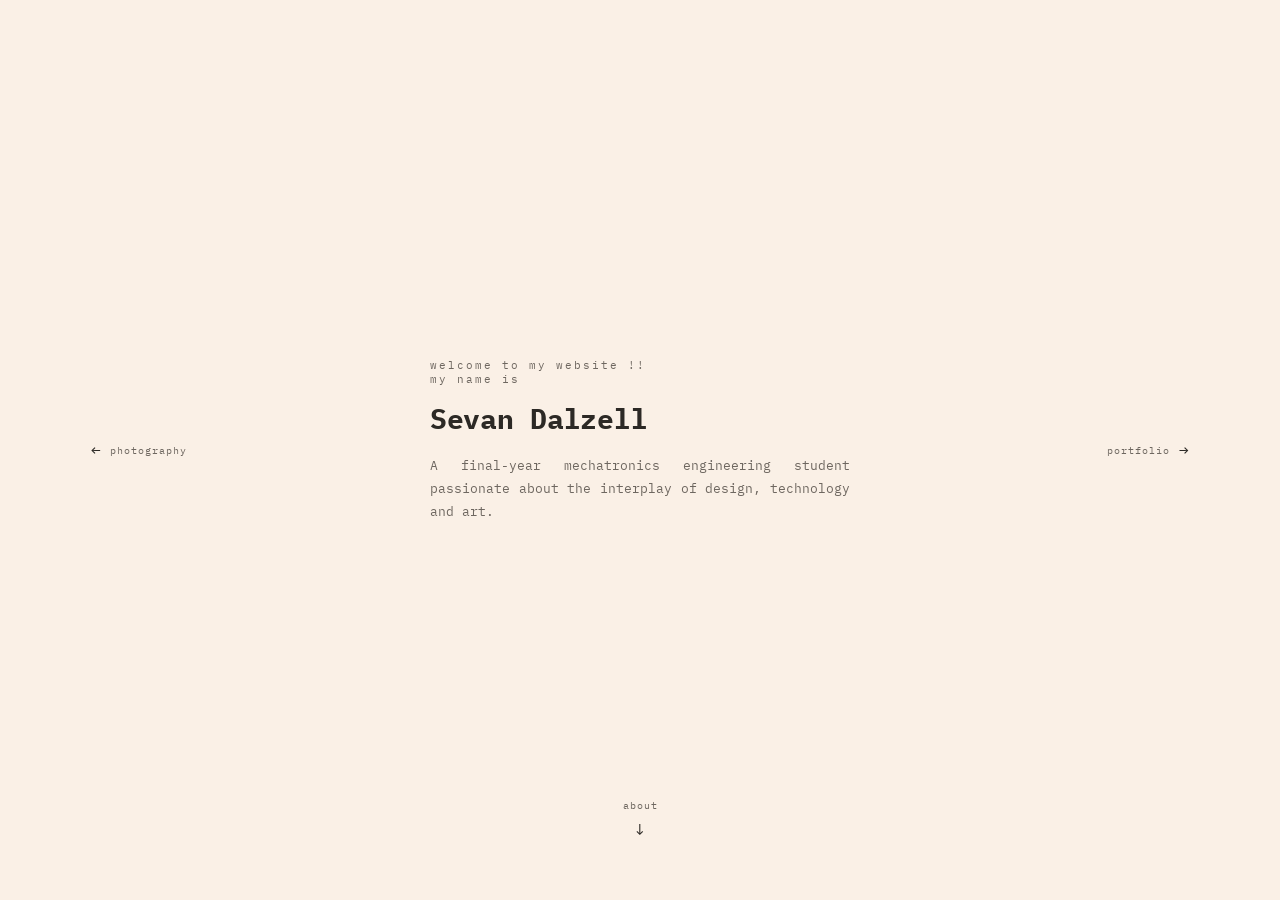
==== commit 60d085ad: "minimum viable product, all text is filler atm" ====
--- a/index.html
+++ b/index.html
@@ -22,6 +22,8 @@
 <link rel="preconnect" href="https://fonts.gstatic.com" crossorigin>
 <link href="https://fonts.googleapis.com/css2?family=IBM+Plex+Mono:ital,wght@0,400;0,500;0,700;1,400&display=swap" rel="stylesheet">
 <link rel="stylesheet" href="style.css">
+<!-- fontawesome icons (just used for cv button rn) -->
+<link rel="stylesheet" href="https://cdnjs.cloudflare.com/ajax/libs/font-awesome/6.5.1/css/all.min.css">
 
 <!-- Temporary favicon set from that random generator -->
 <link rel="apple-touch-icon" sizes="180x180" href="/apple-touch-icon.png">
@@ -60,7 +62,7 @@
   </button>
 </nav>
 
-<!-- ===== WORLD (the plane that pans) ===== -->
+<!-- ===== WORLD (the plane that pans btw) ===== -->
 <main id="world">
 
   <!-- deprecated feature for now -->
@@ -70,18 +72,19 @@
   </svg> -->
 
   <!-- HOME — 0,0 -->
-  <section class="panel panel-home" data-pos="0,0">
-    <div class="home-block">
-      <p class="eyebrow">mechatronics engineer</p>
-      <h1>Sevan Dalzell</h1>
-      <p class="home-body">
-        Final-year mechatronics engineering graduate based in Auckland.
-        I build the parts where hardware, control, and software have to
-        agree with each other — robotics, embedded systems, and the
-        occasional camera. Use the arrows, or your keyboard, to look around.
-      </p>
-    </div>
-  </section>
+<section class="panel panel-home" data-pos="0,0">
+  <div class="home-block">
+    <p class="eyebrow">welcome to my website !! <br>my name is</p>
+    <h1>Sevan Dalzell</h1>
+    <p class="home-body">
+      A final-year mechatronics engineering student passionate about
+      the interplay of design, technology and art.
+    </p>
+    <!-- <p class="eyebrow">
+      Try navigate this site with the arrow keys 🡰 🡲 🡳 it's way more fun.
+    </p> -->
+  </div>
+</section>
 
   <!-- PHOTOGRAPHY — -1,0 -->
   <section class="panel panel-photo panel-scrollable" data-pos="-1,0">
@@ -129,36 +132,55 @@
 
   <!-- ABOUT — 0,1 -->
   <section class="panel panel-about" data-pos="0,1">
-    <div class="panel-head">
-      <p class="eyebrow">003 — about</p>
-      <h2>About</h2>
+    <div class="about-layout">
+      <div class="about-portrait">
+        <img 
+          srcset="
+            https://res.cloudinary.com/vcdy572c/image/upload/f_auto,q_auto,w_400/Sevan_1_alt_qmyagr 400w,
+            https://res.cloudinary.com/vcdy572c/image/upload/f_auto,q_auto,w_800/Sevan_1_alt_qmyagr 800w,
+            https://res.cloudinary.com/vcdy572c/image/upload/f_auto,q_auto,w_1200/Sevan_1_alt_qmyagr 1200w
+          "
+          sizes="(max-width: 720px) 100vw, 400px"
+          src="https://res.cloudinary.com/vcdy572c/image/upload/f_auto,q_auto,w_400,usm_0.66_1.00_0.01/Sevan_1_alt_qmyagr"
+          alt="Portrait of Sevan Dalzell" 
+          loading="lazy"
+          onerror="this.onerror=null; this.srcset=''; this.src='assets/portrait.avif';"
+        >
+      </div>
+      <div class="about-main">
+        <div class="panel-head">
+          <p class="eyebrow">003 — about</p>
+          <h2>About</h2>
+        </div>
+        <div class="about-block">
+          <p>
+            I'm a final-year BE(Hons) Mechatronics Engineering student at the
+            University of Auckland, finishing up papers in robotics &amp;
+            intelligent systems, industrial automation, and control. I like
+            projects that sit at the join between mechanical, electrical, and
+            code — things that have to physically work, not just compile.
+          </p>
+          <p>
+            Outside of coursework I shoot film and digital on Fujifilm gear,
+            ride a GSX250R, and spend more time than is reasonable thinking
+            about how things are put together — products, garments, robots,
+            all the same problem really.
+          </p>
+          <p class="about-contact">
+            <a href="mailto:contact@sevandalzell.com">contact@sevandalzell.com</a>
+            <span class="dim">/</span>
+            <!-- <a href="https://github.com/" target="_blank" rel="noopener">github</a>
+            <span class="dim">/</span> -->
+            <a href="https://www.linkedin.com/in/sevandalzell/" target="_blank" rel="noopener">linkedin</a>
+          </p>
+        </div>
+        <a class="about-cv" href="assets/Sevan-Dalzell-CV.pdf" target="_blank" rel="noopener noreferrer" aria-label="View CV">
+          <i class="fa-solid fa-arrow-up-right-from-square fa-2xs about-cv-icon"></i>
+          <!-- or fa-2xs for even smaller -->
+          <span class="about-cv-label">view cv</span>
+        </a>
+      </div>
     </div>
-    <div class="about-block">
-      <p>
-        I'm a final-year BE(Hons) Mechatronics Engineering student at the
-        University of Auckland, finishing up papers in robotics &amp;
-        intelligent systems, industrial automation, and control. I like
-        projects that sit at the join between mechanical, electrical, and
-        code — things that have to physically work, not just compile.
-      </p>
-      <p>
-        Outside of coursework I shoot film and digital on Fujifilm gear,
-        ride a GSX250R, and spend more time than is reasonable thinking
-        about how things are put together — products, garments, robots,
-        all the same problem really.
-      </p>
-      <p class="about-contact">
-        <a href="mailto:hello@sevandalzell.com">hello@sevandalzell.com</a>
-        <span class="dim">/</span>
-        <a href="https://github.com/" target="_blank" rel="noopener">github</a>
-        <span class="dim">/</span>
-        <a href="https://www.linkedin.com/" target="_blank" rel="noopener">linkedin</a>
-      </p>
-    </div>
-    <a class="about-cv" href="assets/Sevan-Dalzell-CV.pdf" download aria-label="Download CV">
-      <span class="about-cv-glyph">&darr;</span>
-      <span class="about-cv-label">download cv</span>
-    </a>
   </section>
 
 </main>
--- a/style.css
+++ b/style.css
@@ -199,6 +199,7 @@
   line-height:1.75;
   color:var(--ink-soft);
   max-width:420px;
+  margin-bottom:18px;
 }
 
 @keyframes rise{
@@ -213,7 +214,6 @@
   text-align:left;
   margin-bottom:8px;
   flex:0 0 auto;
-  padding:0 8vw;
 }
 .panel-head h2{
   font-size:22px;
@@ -327,21 +327,21 @@
   column-gap:20px;
   max-width:min(86vw, 1120px);
 }
-.landmark--left .landmark-media{ grid-column:1; grid-row:1; }
-.landmark--left .landmark-cap{ grid-column:2; grid-row:1; }
-.landmark--left .landmark-expansion-row{ grid-column:1; grid-row:2; }
-
-.landmark--right .landmark-media{
+.landmark--left > .landmark-media{ grid-column:1; grid-row:1; }
+.landmark--left > .landmark-cap{ grid-column:2; grid-row:1; }
+.landmark--left > .landmark-expansion-row{ grid-column:1; grid-row:2; }
+
+.landmark--right > .landmark-media{
   grid-column:2;
   grid-row:1;
 }
-.landmark--right .landmark-cap{
+.landmark--right > .landmark-cap{
   grid-column:1;
   grid-row:1;
   align-items:flex-end;
   text-align:right;
 }
-.landmark--right .landmark-expansion-row{ grid-column:2; grid-row:2; }
+.landmark--right > .landmark-expansion-row{ grid-column:2; grid-row:2; }
 
 .landmark--feature{
   width:100vw;
@@ -349,6 +349,7 @@
   margin-left:calc(50% - 50vw);
   margin-right:calc(50% - 50vw);
   text-align:center;
+  gap:40px;
 }
 .landmark--feature .landmark-cap{
   align-items:center;
@@ -371,8 +372,7 @@
   aspect-ratio:3/2; /* fallback before JS measures the real image */
   overflow:hidden;
   cursor:zoom-in;
-  background:rgba(44,41,37,0.05);
-  border:1px solid var(--line);
+  background:transparent;
   position:relative;
   transition: aspect-ratio .3s ease;
 }
@@ -465,7 +465,7 @@
 .landmark-cap{ display:flex; flex-direction:column; gap:6px; }
 .landmark-index{ font-size:10px; letter-spacing:.14em; color:var(--accent); }
 .landmark-title{ font-size:14px; font-weight:700; }
-.landmark-desc{ font-size:12px; line-height:1.65; color:var(--ink-soft); }
+.landmark-desc{ font-size:12px; line-height:1.65; color:var(--ink-soft); text-align:justify; }
 .landmark-tags{ font-size:9.5px; letter-spacing:.07em; color:var(--ink-soft); }
 
 .landmark-expansion{
@@ -489,10 +489,6 @@
   gap:10px;
   padding:0;
 }
-.landmark-expansion--feature .landmark-media{
-  border-left:none;
-  border-right:none;
-}
 
 .media-missing{
   position:absolute; inset:0;
@@ -502,6 +498,7 @@
   color:var(--ink-soft);
   padding:10px;
   line-height:1.6;
+  background:rgba(44,41,37,0.04);
 }
 
 /* ---------- PHOTOGRAPHY — mosaic ---------- */
@@ -549,6 +546,31 @@
 
 /* ---------- ABOUT ---------- */
 .panel-about{ padding-top:90px; padding-bottom:70px; }
+.about-layout{
+  display:flex;
+  align-items:flex-start;
+  gap:44px;
+  width:100%;
+  max-width:880px;
+}
+.about-portrait{
+  flex:0 0 auto;
+  width:400px;
+  aspect-ratio:3/4;
+  overflow:hidden;
+  border-radius:3px;
+}
+.about-portrait img{
+  display:block;
+  width:100%;
+  height:100%;
+  object-fit:cover;
+  object-position:50% 30%;
+}
+.about-main{
+  flex:1 1 auto;
+  min-width:0;
+}
 .about-block{
   max-width:480px;
   text-align:left;
@@ -562,39 +584,29 @@
 .about-contact a{ font-size:12px; }
 
 .about-cv{
-  position:absolute;
-  bottom:32px;
-  left:50%;
-  transform:translateX(-50%);
-  display:flex;
+  margin-top:26px;
+  display:inline-flex;
   align-items:center;
   gap:9px;
-  padding:9px 14px;
-  border:1px solid var(--line);
+  padding:10px 16px;
   border-radius:3px;
-  background:transparent;
-  color:var(--ink-soft);
-  transition: border-color .3s ease;
+  background:var(--ink);
+  color:var(--linen);
+  transition: background-color .3s ease;
 }
 .about-cv-glyph{
   font-size:16px;
   line-height:1;
-  color:var(--ink-soft);
-  transition:color .3s ease;
+  color:var(--linen);
 }
 .about-cv-label{
   font-size:10px;
   letter-spacing:.1em;
   text-transform:lowercase;
-  color:var(--ink-soft);
-  transition:color .3s ease;
+  color:var(--linen);
 }
 .about-cv:hover, .about-cv:focus-visible{
-  border-color:var(--accent);
-}
-.about-cv:hover .about-cv-glyph, .about-cv:focus-visible .about-cv-glyph,
-.about-cv:hover .about-cv-label, .about-cv:focus-visible .about-cv-label{
-  color:var(--accent);
+  background:var(--accent);
 }
 
 /* ============================================================
@@ -701,7 +713,6 @@
    ============================================================ */
 @media (max-width: 720px){
   :root{ --nav-safe-gutter: 52px; }
-  .panel-head{ padding:0 6vw; }
   .scroll-hero{ padding:0 7vw; }
   .scroll-hero-inner{ max-width:none; }
   .landmark--left{ margin-left:6vw; }
@@ -741,10 +752,6 @@
     margin-left:auto;
     margin-right:auto;
   }
-  .landmark-expansion--feature .landmark-media{
-    border-left:1px solid var(--line);
-    border-right:1px solid var(--line);
-  }
   .landmark{ max-width:88vw; }
   .mosaic{ gap:10px; padding:0 5vw 8vh; }
   .mosaic-item{ flex-basis:260px; width:260px; }
@@ -757,6 +764,13 @@
   .inpanel-home .arrow-label{ display:none; }
   .arrow-label{ display:none; }
   .home-block h1{ font-size:24px; }
+  .about-layout{
+    flex-direction:column;
+    align-items:center;
+    gap:24px;
+    max-width:88vw;
+  }
+  .about-portrait{ width:140px; }
 }
 
 /* ============================================================
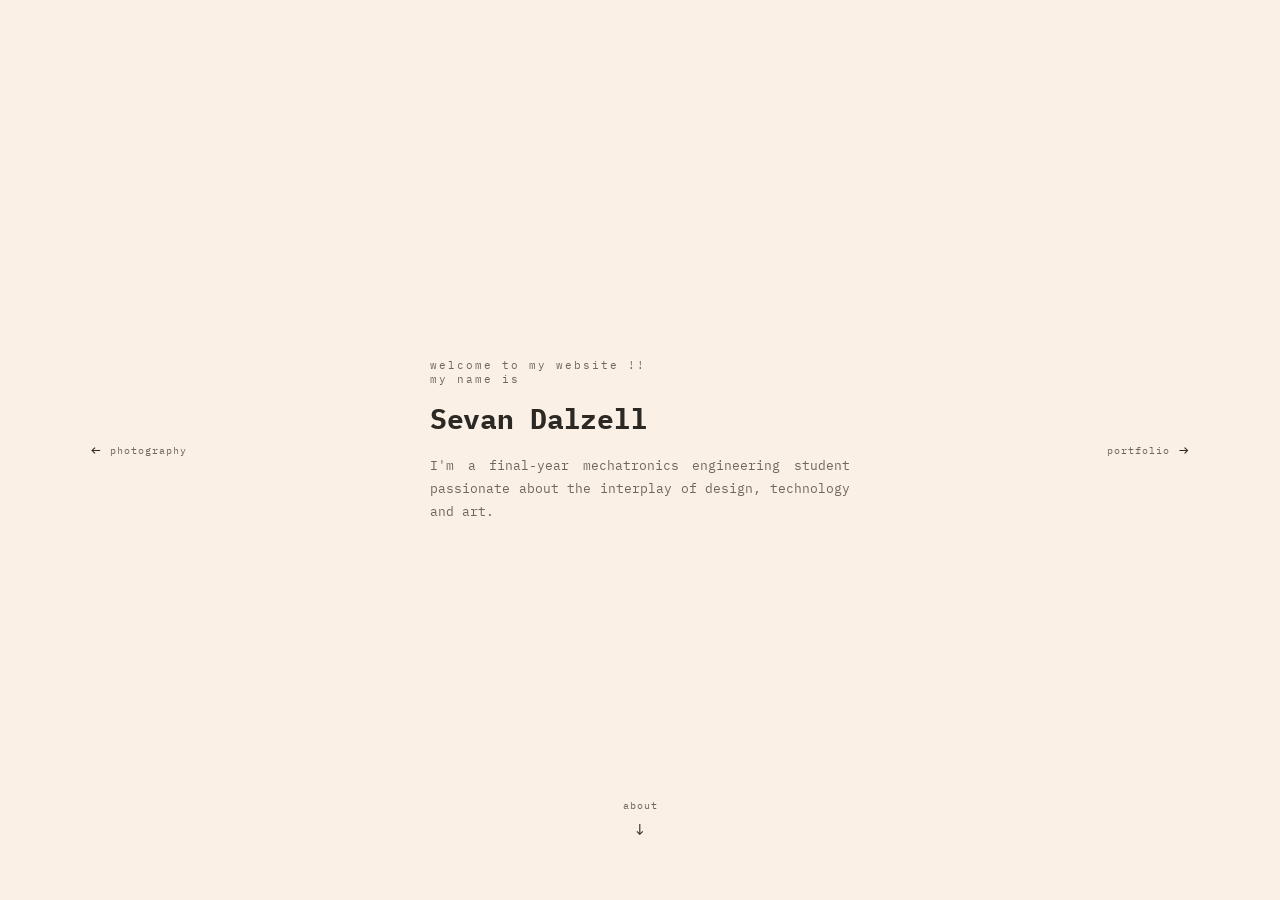
==== commit eb271c25: ":sparkles: about text written, accent colour purple, profile sharpness fix" ====
--- a/index.html
+++ b/index.html
@@ -1,196 +1,203 @@
 <!DOCTYPE html>
 <html lang="en">
+
 <head>
-<meta charset="UTF-8">
-<meta name="viewport" content="width=device-width, initial-scale=1.0">
-<title>portfolio | Sevan Dalzell</title>
-<meta name="description" content="Sevan's portfolio site.">
-
-<!-- Open Graph / Discord / Slack / etc embed preview -->
-<meta property="og:type" content="website">
-<meta property="og:title" content="portfolio | Sevan Dalzell">
-<meta property="og:site_name" content="vii">
-<meta property="og:description" content="Sevan's portfolio site.">
-<meta property="og:url" content="https://sevandalzell.com">
-<meta property="og:image" content="https://sevandalzell.com/assets/preview.png">
-<meta name="twitter:card" content="summary_large_image">
-<meta name="twitter:title" content="portfolio | Sevan Dalzell">
-<meta name="twitter:description" content="Sevan's portfolio site.">
-<meta name="twitter:image" content="https://sevandalzell.com/assets/preview.png">
-
-<link rel="preconnect" href="https://fonts.googleapis.com">
-<link rel="preconnect" href="https://fonts.gstatic.com" crossorigin>
-<link href="https://fonts.googleapis.com/css2?family=IBM+Plex+Mono:ital,wght@0,400;0,500;0,700;1,400&display=swap" rel="stylesheet">
-<link rel="stylesheet" href="style.css">
-<!-- fontawesome icons (just used for cv button rn) -->
-<link rel="stylesheet" href="https://cdnjs.cloudflare.com/ajax/libs/font-awesome/6.5.1/css/all.min.css">
-
-<!-- Temporary favicon set from that random generator -->
-<link rel="apple-touch-icon" sizes="180x180" href="/apple-touch-icon.png">
-<link rel="icon" type="image/png" sizes="32x32" href="/favicon-32x32.png">
-<link rel="icon" type="image/png" sizes="16x16" href="/favicon-16x16.png">
-<link rel="manifest" href="/site.webmanifest">
+  <meta charset="UTF-8">
+  <meta name="viewport" content="width=device-width, initial-scale=1.0">
+  <title>portfolio | Sevan Dalzell</title>
+  <meta name="description" content="Sevan's portfolio site.">
+
+  <!-- Open Graph / Discord / Slack / etc embed preview -->
+  <meta property="og:type" content="website">
+  <meta property="og:title" content="portfolio | Sevan Dalzell">
+  <meta property="og:site_name" content="vii">
+  <meta property="og:description" content="Sevan's portfolio site.">
+  <meta property="og:url" content="https://sevandalzell.com">
+  <meta property="og:image" content="https://sevandalzell.com/assets/preview.png">
+  <meta name="twitter:card" content="summary_large_image">
+  <meta name="twitter:title" content="portfolio | Sevan Dalzell">
+  <meta name="twitter:description" content="Sevan's portfolio site.">
+  <meta name="twitter:image" content="https://sevandalzell.com/assets/preview.png">
+
+  <link rel="preconnect" href="https://fonts.googleapis.com">
+  <link rel="preconnect" href="https://fonts.gstatic.com" crossorigin>
+  <link href="https://fonts.googleapis.com/css2?family=IBM+Plex+Mono:ital,wght@0,400;0,500;0,700;1,400&display=swap"
+    rel="stylesheet">
+  <link rel="stylesheet" href="style.css">
+  <!-- fontawesome icons (just used for cv button rn) -->
+  <link rel="stylesheet" href="https://cdnjs.cloudflare.com/ajax/libs/font-awesome/6.5.1/css/all.min.css">
+
+  <!-- Temporary favicon set from that random generator -->
+  <link rel="apple-touch-icon" sizes="180x180" href="/apple-touch-icon.png">
+  <link rel="icon" type="image/png" sizes="32x32" href="/favicon-32x32.png">
+  <link rel="icon" type="image/png" sizes="16x16" href="/favicon-16x16.png">
+  <link rel="manifest" href="/site.webmanifest">
 </head>
+
 <body>
 
-<!-- ===== LOADER ===== -->
-<div id="loader" aria-hidden="true">
-  <div class="loader-mark" id="loaderMark">vii</div>
-  <div class="loader-sub" id="loaderSub">under construction... back soon !!</div>
-  <div class="loader-foot">
-    <span id="loaderDate"></span>
+  <!-- ===== LOADER ===== -->
+  <div id="loader" aria-hidden="true">
+    <div class="loader-mark" id="loaderMark">vii</div>
+    <div class="loader-sub" id="loaderSub">under construction... back soon !!</div>
+    <div class="loader-foot">
+      <span id="loaderDate"></span>
+    </div>
   </div>
-</div>
-
-<!-- ===== DIRECTIONAL NAV ===== -->
-<nav class="dirnav" aria-label="Site navigation">
-  <button class="arrow arrow-left" data-dir="left" aria-label="Photography">
-    <span class="arrow-glyph">&larr;</span>
-    <span class="arrow-label">photography</span>
-  </button>
-  <button class="arrow arrow-right" data-dir="right" aria-label="Portfolio">
-    <span class="arrow-glyph">&rarr;</span>
-    <span class="arrow-label">portfolio</span>
-  </button>
-  <button class="arrow arrow-down" data-dir="down" aria-label="About">
-    <span class="arrow-glyph">&darr;</span>
-    <span class="arrow-label">about</span>
-  </button>
-  <button class="arrow arrow-return" id="arrowReturn" data-state="hidden" aria-label="Home">
-    <span class="arrow-glyph"></span>
-    <span class="arrow-label">home</span>
-  </button>
-</nav>
-
-<!-- ===== WORLD (the plane that pans btw) ===== -->
-<main id="world">
-
-  <!-- deprecated feature for now -->
-  <!-- trace lines drawn from centre toward current direction -->
-  <!-- <svg id="trace" viewBox="0 0 100 100" preserveAspectRatio="none" aria-hidden="true">
+
+  <!-- ===== DIRECTIONAL NAV ===== -->
+  <nav class="dirnav" aria-label="Site navigation">
+    <button class="arrow arrow-left" data-dir="left" aria-label="Photography">
+      <span class="arrow-glyph">&larr;</span>
+      <span class="arrow-label">photography</span>
+    </button>
+    <button class="arrow arrow-right" data-dir="right" aria-label="Portfolio">
+      <span class="arrow-glyph">&rarr;</span>
+      <span class="arrow-label">portfolio</span>
+    </button>
+    <button class="arrow arrow-down" data-dir="down" aria-label="About">
+      <span class="arrow-glyph">&darr;</span>
+      <span class="arrow-label">about</span>
+    </button>
+    <button class="arrow arrow-return" id="arrowReturn" data-state="hidden" aria-label="Home">
+      <span class="arrow-glyph"></span>
+      <span class="arrow-label">home</span>
+    </button>
+  </nav>
+
+  <!-- ===== WORLD (the plane that pans btw) ===== -->
+  <main id="world">
+
+    <!-- deprecated feature for now -->
+    <!-- trace lines drawn from centre toward current direction -->
+    <!-- <svg id="trace" viewBox="0 0 100 100" preserveAspectRatio="none" aria-hidden="true">
     <line id="traceLine" x1="50" y1="50" x2="50" y2="50" />
   </svg> -->
 
-  <!-- HOME — 0,0 -->
-<section class="panel panel-home" data-pos="0,0">
-  <div class="home-block">
-    <p class="eyebrow">welcome to my website !! <br>my name is</p>
-    <h1>Sevan Dalzell</h1>
-    <p class="home-body">
-      A final-year mechatronics engineering student passionate about
-      the interplay of design, technology and art.
-    </p>
-    <!-- <p class="eyebrow">
+    <!-- HOME — 0,0 -->
+    <section class="panel panel-home" data-pos="0,0">
+      <div class="home-block">
+        <p class="eyebrow">welcome to my website !! <br>my name is</p>
+        <h1>Sevan Dalzell</h1>
+        <p class="home-body">
+          I'm a final-year mechatronics engineering student passionate about
+          the interplay of design, technology and art.
+        </p>
+        <!-- <p class="eyebrow">
       Try navigate this site with the arrow keys 🡰 🡲 🡳 it's way more fun.
     </p> -->
+      </div>
+    </section>
+
+    <!-- PHOTOGRAPHY — -1,0 -->
+    <section class="panel panel-photo panel-scrollable" data-pos="-1,0">
+      <div class="scroll-hero">
+        <div class="scroll-hero-inner">
+          <p class="eyebrow">photography | 001</p>
+          <h2>Shot on Fujifilm</h2>
+          <p class="scroll-hero-body">
+            <!-- Initially shooting for personal enjoyment only, I now have done work for several organisations and uni clubs.
+          Scroll to uncover. -->
+            Attached is a selection of only club and organisational work. As I develop
+            this page more, I will soon add personal work and other projects.
+          </p>
+          <!-- add expansive link to show  Hardware Meetup NZ, UOA's MECHA, AUDA, AUES, 
+         Rainbow Engineering, Engineering Revue, and Women in Engineering Network at some point -->
+          <p class="scroll-hint">scroll to reveal &darr;</p>
+        </div>
+        <button class="inpanel-home inpanel-home-right" id="photoHomeBtn" aria-label="Return home from photography">
+          <span class="arrow-glyph">&rarr;</span>
+          <span class="arrow-label">home</span>
+        </button>
+      </div>
+      <div class="mosaic" id="mosaic">
+        <!-- generated by script.js from the PHOTOS array -->
+      </div>
+    </section>
+
+    <!-- PORTFOLIO — 1,0 -->
+    <section class="panel panel-work panel-scrollable" data-pos="1,0">
+      <div class="scroll-hero">
+        <div class="scroll-hero-inner">
+          <p class="eyebrow">002 | portfolio</p>
+          <h2>Selected work</h2>
+          <p class="scroll-hero-body">
+            A handful of projects from my coursework, professional experience, personal life, and club contributions.
+            Scroll to explore.
+          </p>
+          <p class="scroll-hint">dramatic reveal &darr;</p>
+        </div>
+        <button class="inpanel-home inpanel-home-left" id="workHomeBtn" aria-label="Return home from portfolio">
+          <span class="arrow-glyph">&larr;</span>
+          <span class="arrow-label">home</span>
+        </button>
+      </div>
+      <div class="landmarks" id="landmarks">
+        <!-- generated by script.js from the PROJECTS array -->
+      </div>
+    </section>
+
+    <!-- ABOUT — 0,1 -->
+    <section class="panel panel-about" data-pos="0,1">
+      <div class="about-layout">
+        <div class="about-portrait">
+          <img srcset="
+            https://res.cloudinary.com/vcdy572c/image/upload/f_auto,q_auto,w_400,usm_0.66_1.00_0.01/Sevan_1_alt_qmyagr 400w,
+            https://res.cloudinary.com/vcdy572c/image/upload/f_auto,q_auto,w_800,usm_0.66_1.00_0.01/Sevan_1_alt_qmyagr 800w,
+            https://res.cloudinary.com/vcdy572c/image/upload/f_auto,q_auto,w_1200,usm_0.66_1.00_0.01/Sevan_1_alt_qmyagr 1200w
+          " sizes="(max-width: 720px) 100vw, 400px"
+            src="https://res.cloudinary.com/vcdy572c/image/upload/f_auto,q_auto,w_400,usm_0.66_1.00_0.01/Sevan_1_alt_qmyagr"
+            alt="Portrait of Sevan Dalzell" loading="lazy"
+            onerror="this.onerror=null; this.srcset=''; this.src='assets/portrait.avif';">
+        </div>
+        <div class="about-main">
+          <div class="panel-head">
+            <p class="eyebrow">003 | about</p>
+            <h2>About me</h2>
+          </div>
+          <div class="about-block">
+            <p>
+              My name is Sevan Dalzell and I'm a final-year BE(Hons) Mechatronics Engineering student at the
+              University of Auckland, finishing up papers in robotics &amp;
+              intelligent systems, industrial automation, and control. I'm passionate for projects where engineering
+              disciplines integrate together. This mindset is the backbone of my creative hobbies, like photography,
+              an intersection of mechanical, electrical, and software engineering with art and design.
+            </p>
+            <p>
+              This year I have the privilege of being
+              Video Co-Director for <a href="https://engrevue.co.nz/">The Engineering Revue</a>, as well as a marketing
+              executive for <a href="https://rainbowengineering.wdcc.co.nz/">Rainbow Engineering</a>. One of my biggest
+              takeaways from studying engineering so far is that community is absolutely fundamental to good
+              engineering, the best ideas emerge
+              when people with different perspectives support, challenge, and learn from one another.
+            </p>
+            <p class="about-contact">
+              <a href="mailto:contact@sevandalzell.com">contact@sevandalzell.com</a>
+              <span class="dim">/</span>
+              <!-- <a href="https://github.com/" target="_blank" rel="noopener">github</a>
+            <span class="dim">/</span> -->
+              <a href="https://www.linkedin.com/in/sevandalzell/" target="_blank" rel="noopener">linkedin</a>
+            </p>
+          </div>
+          <a class="about-cv" href="assets/Sevan-Dalzell-CV.pdf" target="_blank" rel="noopener noreferrer"
+            aria-label="View CV">
+            <i class="fa-solid fa-arrow-up-right-from-square fa-2xs about-cv-icon"></i>
+            <!-- or fa-2xs for even smaller -->
+            <span class="about-cv-label">view cv</span>
+          </a>
+        </div>
+      </div>
+    </section>
+
+  </main>
+
+  <!-- ===== LIGHTBOX ===== -->
+  <div id="lightbox" aria-hidden="true">
+    <button id="lightboxClose" aria-label="Close">&times;</button>
+    <div id="lightboxContent"></div>
   </div>
-</section>
-
-  <!-- PHOTOGRAPHY — -1,0 -->
-  <section class="panel panel-photo panel-scrollable" data-pos="-1,0">
-    <div class="scroll-hero">
-      <div class="scroll-hero-inner">
-        <p class="eyebrow">001 — photography</p>
-        <h2>Shot on Fujifilm</h2>
-        <p class="scroll-hero-body">
-          A loose, ongoing collection — mostly film, some digital.
-          Scroll to keep going.
-        </p>
-        <p class="scroll-hint">scroll for more &darr;</p>
-      </div>
-      <button class="inpanel-home inpanel-home-right" id="photoHomeBtn" aria-label="Return home from photography">
-        <span class="arrow-glyph">&rarr;</span>
-        <span class="arrow-label">home</span>
-      </button>
-    </div>
-    <div class="mosaic" id="mosaic">
-      <!-- generated by script.js from the PHOTOS array -->
-    </div>
-  </section>
-
-  <!-- PORTFOLIO — 1,0 -->
-  <section class="panel panel-work panel-scrollable" data-pos="1,0">
-    <div class="scroll-hero">
-      <div class="scroll-hero-inner">
-        <p class="eyebrow">002 — portfolio</p>
-        <h2>Selected work</h2>
-        <p class="scroll-hero-body">
-          A handful of projects from coursework and industry.
-          Scroll to keep going.
-        </p>
-        <p class="scroll-hint">scroll for more &darr;</p>
-      </div>
-      <button class="inpanel-home inpanel-home-left" id="workHomeBtn" aria-label="Return home from portfolio">
-        <span class="arrow-glyph">&larr;</span>
-        <span class="arrow-label">home</span>
-      </button>
-    </div>
-    <div class="landmarks" id="landmarks">
-      <!-- generated by script.js from the PROJECTS array -->
-    </div>
-  </section>
-
-  <!-- ABOUT — 0,1 -->
-  <section class="panel panel-about" data-pos="0,1">
-    <div class="about-layout">
-      <div class="about-portrait">
-        <img 
-          srcset="
-            https://res.cloudinary.com/vcdy572c/image/upload/f_auto,q_auto,w_400/Sevan_1_alt_qmyagr 400w,
-            https://res.cloudinary.com/vcdy572c/image/upload/f_auto,q_auto,w_800/Sevan_1_alt_qmyagr 800w,
-            https://res.cloudinary.com/vcdy572c/image/upload/f_auto,q_auto,w_1200/Sevan_1_alt_qmyagr 1200w
-          "
-          sizes="(max-width: 720px) 100vw, 400px"
-          src="https://res.cloudinary.com/vcdy572c/image/upload/f_auto,q_auto,w_400,usm_0.66_1.00_0.01/Sevan_1_alt_qmyagr"
-          alt="Portrait of Sevan Dalzell" 
-          loading="lazy"
-          onerror="this.onerror=null; this.srcset=''; this.src='assets/portrait.avif';"
-        >
-      </div>
-      <div class="about-main">
-        <div class="panel-head">
-          <p class="eyebrow">003 — about</p>
-          <h2>About</h2>
-        </div>
-        <div class="about-block">
-          <p>
-            I'm a final-year BE(Hons) Mechatronics Engineering student at the
-            University of Auckland, finishing up papers in robotics &amp;
-            intelligent systems, industrial automation, and control. I like
-            projects that sit at the join between mechanical, electrical, and
-            code — things that have to physically work, not just compile.
-          </p>
-          <p>
-            Outside of coursework I shoot film and digital on Fujifilm gear,
-            ride a GSX250R, and spend more time than is reasonable thinking
-            about how things are put together — products, garments, robots,
-            all the same problem really.
-          </p>
-          <p class="about-contact">
-            <a href="mailto:contact@sevandalzell.com">contact@sevandalzell.com</a>
-            <span class="dim">/</span>
-            <!-- <a href="https://github.com/" target="_blank" rel="noopener">github</a>
-            <span class="dim">/</span> -->
-            <a href="https://www.linkedin.com/in/sevandalzell/" target="_blank" rel="noopener">linkedin</a>
-          </p>
-        </div>
-        <a class="about-cv" href="assets/Sevan-Dalzell-CV.pdf" target="_blank" rel="noopener noreferrer" aria-label="View CV">
-          <i class="fa-solid fa-arrow-up-right-from-square fa-2xs about-cv-icon"></i>
-          <!-- or fa-2xs for even smaller -->
-          <span class="about-cv-label">view cv</span>
-        </a>
-      </div>
-    </div>
-  </section>
-
-</main>
-
-<!-- ===== LIGHTBOX ===== -->
-<div id="lightbox" aria-hidden="true">
-  <button id="lightboxClose" aria-label="Close">&times;</button>
-  <div id="lightboxContent"></div>
-</div>
-
-<script src="script.js"></script>
+
+  <script src="script.js"></script>
 </body>
+
 </html>
--- a/style.css
+++ b/style.css
@@ -2,785 +2,1185 @@
    SEVAN DALZELL — vii
    Design tokens
    ============================================================ */
-:root{
+:root {
   --linen: #FAF0E6;
-  --ink: #2c2925;        /* soft near-black, not pure black */
-  --ink-soft: #6e6760;   /* secondary text */
-  --accent: #c1502b;     /* rust / terracotta — used sparingly */
-  --line: rgba(44,41,37,0.16);
-  --line-strong: rgba(44,41,37,0.32);
+  --ink: #2c2925;
+  /* soft near-black, not pure black */
+  --ink-soft: #6e6760;
+  /* secondary text */
+  --accent: #76146d;
+  /* prev. rust c1502b/ terracotta — now deep purple 76146d*/
+  --line: rgba(44, 41, 37, 0.16);
+  --line-strong: rgba(44, 41, 37, 0.32);
   --mono: 'IBM Plex Mono', ui-monospace, SFMono-Regular, Menlo, Consolas, monospace;
 
   --pan-speed: 0.85s;
-  --pan-ease: cubic-bezier(.65,0,.2,1);
+  --pan-ease: cubic-bezier(.65, 0, .2, 1);
   --nav-safe-gutter: 84px;
 }
 
-*{ box-sizing: border-box; }
-
-html, body{
-  margin:0;
-  padding:0;
-  width:100%;
-  height:100%;
-  overflow:hidden; /* the plane pans inside a fixed viewport */
-  background:var(--linen);
-  color:var(--ink);
-  font-family:var(--mono);
-  -webkit-font-smoothing:antialiased;
-}
-
-h1,h2,h3,p{ margin:0; }
-
-a{ color:var(--ink); text-decoration:none; border-bottom:1px solid var(--line-strong); }
-a:hover{ color:var(--accent); border-color:var(--accent); }
-
-button{
-  font-family:var(--mono);
-  background:none;
-  border:none;
-  color:var(--ink);
-  cursor:pointer;
-}
-
-::selection{ background:var(--ink); color:var(--linen); }
-
-.dim{ color:var(--ink-soft); }
-
-.eyebrow{
-  font-size:11px;
-  letter-spacing:.18em;
-  text-transform:lowercase;
-  color:var(--ink-soft);
-  margin-bottom:14px;
+* {
+  box-sizing: border-box;
+}
+
+html,
+body {
+  margin: 0;
+  padding: 0;
+  width: 100%;
+  height: 100%;
+  overflow: hidden;
+  /* the plane pans inside a fixed viewport */
+  background: var(--linen);
+  color: var(--ink);
+  font-family: var(--mono);
+  -webkit-font-smoothing: antialiased;
+}
+
+h1,
+h2,
+h3,
+p {
+  margin: 0;
+}
+
+a {
+  color: var(--ink);
+  text-decoration: none;
+  border-bottom: 1px solid var(--line-strong);
+}
+
+a:hover {
+  color: var(--accent);
+  border-color: var(--accent);
+}
+
+button {
+  font-family: var(--mono);
+  background: none;
+  border: none;
+  color: var(--ink);
+  cursor: pointer;
+}
+
+::selection {
+  background: var(--ink);
+  color: var(--linen);
+}
+
+.dim {
+  color: var(--ink-soft);
+}
+
+.eyebrow {
+  font-size: 11px;
+  letter-spacing: .18em;
+  text-transform: lowercase;
+  color: var(--ink-soft);
+  margin-bottom: 14px;
 }
 
 /* ============================================================
    SLEEK SCROLLBARS — thin, barely-there, right edge only
    ============================================================ */
-.panel-scrollable{
+.panel-scrollable {
   scrollbar-width: thin;
-  scrollbar-color: rgba(44,41,37,0.22) transparent;
-}
-.panel-scrollable::-webkit-scrollbar{ width:5px; }
-.panel-scrollable::-webkit-scrollbar-track{ background:transparent; }
-.panel-scrollable::-webkit-scrollbar-thumb{
-  background: rgba(44,41,37,0.22);
-  border-radius:10px;
-}
-.panel-scrollable::-webkit-scrollbar-thumb:hover{ background: rgba(44,41,37,0.4); }
-
-body.is-panning .panel-scrollable{
+  scrollbar-color: rgba(44, 41, 37, 0.22) transparent;
+}
+
+.panel-scrollable::-webkit-scrollbar {
+  width: 5px;
+}
+
+.panel-scrollable::-webkit-scrollbar-track {
+  background: transparent;
+}
+
+.panel-scrollable::-webkit-scrollbar-thumb {
+  background: rgba(44, 41, 37, 0.22);
+  border-radius: 10px;
+}
+
+.panel-scrollable::-webkit-scrollbar-thumb:hover {
+  background: rgba(44, 41, 37, 0.4);
+}
+
+body.is-panning .panel-scrollable {
   scrollbar-color: transparent transparent;
 }
-body.is-panning .panel-scrollable::-webkit-scrollbar{
-  width:5px;
-  height:5px;
-}
-body.is-panning .panel-scrollable::-webkit-scrollbar-track{
-  background:transparent;
-}
-body.is-panning .panel-scrollable::-webkit-scrollbar-thumb{
-  background:transparent;
+
+body.is-panning .panel-scrollable::-webkit-scrollbar {
+  width: 5px;
+  height: 5px;
+}
+
+body.is-panning .panel-scrollable::-webkit-scrollbar-track {
+  background: transparent;
+}
+
+body.is-panning .panel-scrollable::-webkit-scrollbar-thumb {
+  background: transparent;
 }
 
 /* ============================================================
    LOADER
    ============================================================ */
-#loader{
-  position:fixed; inset:0;
-  z-index:100;
-  background:var(--linen);
-  display:flex;
-  flex-direction:column;
-  align-items:center;
-  justify-content:center;
+#loader {
+  position: fixed;
+  inset: 0;
+  z-index: 100;
+  background: var(--linen);
+  display: flex;
+  flex-direction: column;
+  align-items: center;
+  justify-content: center;
   transition: opacity .7s ease;
 }
-#loader.is-hidden{
-  opacity:0;
-  pointer-events:none;
-}
-.loader-mark{
-  font-size:16px;
-  letter-spacing:.32em;
-  text-transform:lowercase;
-  font-weight:700;
-}
-.loader-mark.flicker{ color:var(--ink); }
-
-.loader-sub{
-  margin-top:14px;
-  font-size:12px;
-  letter-spacing:.1em;
-  text-transform:lowercase;
-  color:var(--ink-soft);
-  opacity:0;
-  transition:opacity .6s ease;
-}
-.loader-sub.is-visible{ opacity:1; }
-
-.loader-foot{
-  position:absolute;
-  bottom:28px;
-  left:0; right:0;
-  text-align:center;
-  font-size:12px;
-  letter-spacing:.1em;
-  color:var(--ink-soft);
+
+#loader.is-hidden {
+  opacity: 0;
+  pointer-events: none;
+}
+
+.loader-mark {
+  font-size: 16px;
+  letter-spacing: .32em;
+  text-transform: lowercase;
+  font-weight: 700;
+}
+
+.loader-mark.flicker {
+  color: var(--ink);
+}
+
+.loader-sub {
+  margin-top: 14px;
+  font-size: 12px;
+  letter-spacing: .1em;
+  text-transform: lowercase;
+  color: var(--ink-soft);
+  opacity: 0;
+  transition: opacity .6s ease;
+}
+
+.loader-sub.is-visible {
+  opacity: 1;
+}
+
+.loader-foot {
+  position: absolute;
+  bottom: 28px;
+  left: 0;
+  right: 0;
+  text-align: center;
+  font-size: 12px;
+  letter-spacing: .1em;
+  color: var(--ink-soft);
 }
 
 /* ============================================================
    WORLD / PLANE — the thing that pans
    ============================================================ */
-#world{
-  position:fixed;
-  top:0; left:0;
-  width:300vw;
-  height:200vh;
+#world {
+  position: fixed;
+  top: 0;
+  left: 0;
+  width: 300vw;
+  height: 200vh;
   transition: transform var(--pan-speed) var(--pan-ease);
   will-change: transform;
-  z-index:1;
-}
-
-#trace{
-  position:absolute;
-  top:0; left:0;
-  width:100%; height:100%;
-  pointer-events:none;
-  z-index:0;
-}
-#traceLine{
-  stroke:var(--line-strong);
-  stroke-width:0.12;
+  z-index: 1;
+}
+
+#trace {
+  position: absolute;
+  top: 0;
+  left: 0;
+  width: 100%;
+  height: 100%;
+  pointer-events: none;
+  z-index: 0;
+}
+
+#traceLine {
+  stroke: var(--line-strong);
+  stroke-width: 0.12;
   transition: x2 var(--pan-speed) var(--pan-ease), y2 var(--pan-speed) var(--pan-ease);
 }
 
-.panel{
-  position:absolute;
-  width:100vw;
-  height:100vh;
-  display:flex;
-  flex-direction:column;
-  align-items:center;
-  justify-content:center;
+.panel {
+  position: absolute;
+  width: 100vw;
+  height: 100vh;
+  display: flex;
+  flex-direction: column;
+  align-items: center;
+  justify-content: center;
   padding: 0 8vw;
-  overflow:hidden;
-}
-
-.panel-photo{ left:0;     top:0; }
-.panel-home { left:100vw; top:0; }
-.panel-work { left:200vw; top:0; }
-.panel-about{ left:100vw; top:100vh; }
+  overflow: hidden;
+}
+
+.panel-photo {
+  left: 0;
+  top: 0;
+}
+
+.panel-home {
+  left: 100vw;
+  top: 0;
+}
+
+.panel-work {
+  left: 200vw;
+  top: 0;
+}
+
+.panel-about {
+  left: 100vw;
+  top: 100vh;
+}
 
 /* panels that scroll internally (portfolio / photography) */
-.panel-scrollable{
-  align-items:stretch;
-  justify-content:flex-start;
-  overflow-y:auto;
-  overflow-x:hidden;
-  padding:0;
+.panel-scrollable {
+  align-items: stretch;
+  justify-content: flex-start;
+  overflow-y: auto;
+  overflow-x: hidden;
+  padding: 0;
 }
 
 /* ---------- HOME ---------- */
-.home-block{
-  max-width:460px;
-  text-align:justify;
+.home-block {
+  max-width: 460px;
+  text-align: justify;
   animation: rise .9s var(--pan-ease) both;
 }
-.home-block h1{
-  font-size:28px;
-  letter-spacing:-.01em;
-  margin-bottom:18px;
-  font-weight:700;
-}
-.home-body{
-  font-size:13px;
-  line-height:1.75;
-  color:var(--ink-soft);
-  max-width:420px;
-  margin-bottom:18px;
-}
-
-@keyframes rise{
-  from{ opacity:0; transform:translateY(10px); }
-  to{ opacity:1; transform:translateY(0); }
+
+.home-block h1 {
+  font-size: 28px;
+  letter-spacing: -.01em;
+  margin-bottom: 18px;
+  font-weight: 700;
+}
+
+.home-body {
+  font-size: 13px;
+  line-height: 1.75;
+  color: var(--ink-soft);
+  max-width: 420px;
+  margin-bottom: 18px;
+}
+
+@keyframes rise {
+  from {
+    opacity: 0;
+    transform: translateY(10px);
+  }
+
+  to {
+    opacity: 1;
+    transform: translateY(0);
+  }
 }
 
 /* ---------- shared panel head (about only, now) ---------- */
-.panel-head{
-  width:100%;
-  max-width:780px;
-  text-align:left;
-  margin-bottom:8px;
-  flex:0 0 auto;
-}
-.panel-head h2{
-  font-size:22px;
-  font-weight:700;
+.panel-head {
+  width: 100%;
+  max-width: 780px;
+  text-align: left;
+  margin-bottom: 8px;
+  flex: 0 0 auto;
+}
+
+.panel-head h2 {
+  font-size: 22px;
+  font-weight: 700;
 }
 
 /* ---------- SCROLL HERO (first screen of portfolio / photography) ---------- */
-.scroll-hero{
-  position:relative;
-  min-height:100vh;
-  width:100%;
-  flex:0 0 auto;
-  display:flex;
-  flex-direction:column;
-  justify-content:center;
-  padding:0 9vw;
-}
-.scroll-hero-inner{ max-width:340px; }
-.scroll-hero-inner h2{ font-size:22px; font-weight:700; margin-bottom:14px; }
-.scroll-hero-body{
-  font-size:13px;
-  line-height:1.7;
-  color:var(--ink-soft);
-}
-.scroll-hint{
-  margin-top:26px;
-  font-size:10px;
-  letter-spacing:.12em;
-  color:var(--ink-soft);
+.scroll-hero {
+  position: relative;
+  min-height: 100vh;
+  width: 100%;
+  flex: 0 0 auto;
+  display: flex;
+  flex-direction: column;
+  justify-content: center;
+  padding: 0 9vw;
+}
+
+/* changed from 340 to 450 to widen the entry text for the diff. sections  */
+.scroll-hero-inner {
+  max-width: 450px;
+}
+
+.scroll-hero-inner h2 {
+  font-size: 22px;
+  font-weight: 700;
+  margin-bottom: 14px;
+}
+
+.scroll-hero-body {
+  font-size: 13px;
+  line-height: 1.7;
+  color: var(--ink-soft);
+}
+
+.scroll-hint {
+  margin-top: 26px;
+  font-size: 10px;
+  letter-spacing: .12em;
+  color: var(--ink-soft);
   animation: hint-bounce 2.4s ease-in-out infinite;
 }
-@keyframes hint-bounce{
-  0%, 100%{ transform:translateY(0); opacity:.7; }
-  50%{ transform:translateY(5px); opacity:1; }
+
+@keyframes hint-bounce {
+
+  0%,
+  100% {
+    transform: translateY(0);
+    opacity: .7;
+  }
+
+  50% {
+    transform: translateY(5px);
+    opacity: 1;
+  }
 }
 
 /* portfolio: text sits in the left third */
-.panel-work .scroll-hero{ align-items:flex-start; }
-.panel-work .scroll-hero-inner{
-  text-align:left;
-  margin-left:var(--nav-safe-gutter);
+.panel-work .scroll-hero {
+  align-items: flex-start;
+}
+
+.panel-work .scroll-hero-inner {
+  text-align: left;
+  margin-left: var(--nav-safe-gutter);
 }
 
 /* photography: text sits in the right third */
-.panel-photo .scroll-hero{ align-items:flex-end; }
-.panel-photo .scroll-hero-inner{
-  text-align:right;
-  margin-right:var(--nav-safe-gutter);
-}
-
-.inpanel-home{
-  position:absolute;
-  top:50%;
-  z-index:5;
-  display:flex;
-  align-items:center;
-  gap:9px;
-  padding:9px 14px;
-  border-radius:3px;
-  background:transparent;
-  color:var(--ink);
-  transform:translateY(-50%);
+.panel-photo .scroll-hero {
+  text-align: right;
+  align-items: flex-end;
+}
+
+.panel-photo .scroll-hero-inner {
+  text-align: right;
+  margin-right: var(--nav-safe-gutter);
+}
+
+.inpanel-home {
+  position: absolute;
+  top: 50%;
+  z-index: 5;
+  display: flex;
+  align-items: center;
+  gap: 9px;
+  padding: 9px 14px;
+  border-radius: 3px;
+  background: transparent;
+  color: var(--ink);
+  transform: translateY(-50%);
   transition: background .3s ease, transform .35s var(--pan-ease);
 }
-.inpanel-home .arrow-label{ color:var(--ink-soft); }
-.inpanel-home:hover, .inpanel-home:focus-visible{ background:var(--ink); }
+
+.inpanel-home .arrow-label {
+  color: var(--ink-soft);
+}
+
+.inpanel-home:hover,
+.inpanel-home:focus-visible {
+  background: var(--ink);
+}
+
 .inpanel-home:hover .arrow-glyph,
 .inpanel-home:focus-visible .arrow-glyph,
 .inpanel-home:hover .arrow-label,
-.inpanel-home:focus-visible .arrow-label{
-  color:var(--linen);
-}
-.inpanel-home:active{ background:var(--accent); }
-
-.inpanel-home-left{ left:6%; flex-direction:row; }
-.inpanel-home-right{ right:6%; flex-direction:row-reverse; }
+.inpanel-home:focus-visible .arrow-label {
+  color: var(--linen);
+}
+
+.inpanel-home:active {
+  background: var(--accent);
+}
+
+.inpanel-home-left {
+  left: 6%;
+  flex-direction: row;
+}
+
+.inpanel-home-right {
+  right: 6%;
+  flex-direction: row-reverse;
+}
 
 /* ---------- PORTFOLIO — landmarks scrolling through the void ---------- */
-.landmarks{
-  width:100%;
-  padding:4vh 0 26vh;
-}
-.landmark{
-  display:flex;
-  flex-direction:column;
-  gap:14px;
-  margin:20vh 0;
-  max-width:360px;
-  opacity:0;
-  transform:translateY(26px);
-  transition:opacity .7s ease, transform .7s var(--pan-ease);
-}
-.landmark.is-visible{ opacity:1; transform:translateY(0); }
-.landmark--left{ margin-left:9vw; margin-right:auto; }
-.landmark--right{ margin-right:9vw; margin-left:auto; }
-.landmark--left{
-  display:grid;
-  grid-template-columns:minmax(440px, 62%) minmax(280px, 1fr);
-  grid-template-rows:auto auto;
-  align-items:start;
-  row-gap:14px;
-  column-gap:20px;
-  max-width:min(86vw, 1120px);
-}
-.landmark--right{
-  display:grid;
-  grid-template-columns:minmax(280px, 1fr) minmax(440px, 62%);
-  grid-template-rows:auto auto;
-  align-items:start;
-  row-gap:14px;
-  column-gap:20px;
-  max-width:min(86vw, 1120px);
-}
-.landmark--left > .landmark-media{ grid-column:1; grid-row:1; }
-.landmark--left > .landmark-cap{ grid-column:2; grid-row:1; }
-.landmark--left > .landmark-expansion-row{ grid-column:1; grid-row:2; }
-
-.landmark--right > .landmark-media{
-  grid-column:2;
-  grid-row:1;
-}
-.landmark--right > .landmark-cap{
-  grid-column:1;
-  grid-row:1;
-  align-items:flex-end;
-  text-align:right;
-}
-.landmark--right > .landmark-expansion-row{ grid-column:2; grid-row:2; }
-
-.landmark--feature{
-  width:100vw;
-  max-width:100vw;
-  margin-left:calc(50% - 50vw);
-  margin-right:calc(50% - 50vw);
-  text-align:center;
-  gap:40px;
-}
-.landmark--feature .landmark-cap{
-  align-items:center;
-  padding:0 8vw;
+.landmarks {
+  width: 100%;
+  padding: 4vh 0 26vh;
+}
+
+.landmark {
+  display: flex;
+  flex-direction: column;
+  gap: 14px;
+  margin: 20vh 0;
+  max-width: 360px;
+  opacity: 0;
+  transform: translateY(26px);
+  transition: opacity .7s ease, transform .7s var(--pan-ease);
+}
+
+.landmark.is-visible {
+  opacity: 1;
+  transform: translateY(0);
+}
+
+.landmark--left {
+  margin-left: 9vw;
+  margin-right: auto;
+}
+
+.landmark--right {
+  margin-right: 9vw;
+  margin-left: auto;
+}
+
+.landmark--left {
+  display: grid;
+  grid-template-columns: minmax(440px, 62%) minmax(280px, 1fr);
+  grid-template-rows: auto auto;
+  align-items: start;
+  row-gap: 14px;
+  column-gap: 20px;
+  max-width: min(90vw, 1344px);
+}
+
+.landmark--right {
+  display: grid;
+  grid-template-columns: minmax(280px, 1fr) minmax(440px, 62%);
+  grid-template-rows: auto auto;
+  align-items: start;
+  row-gap: 14px;
+  column-gap: 20px;
+  max-width: min(90vw, 1344px);
+}
+
+.landmark--left>.landmark-media {
+  grid-column: 1;
+  grid-row: 1;
+}
+
+.landmark--left>.landmark-cap {
+  grid-column: 2;
+  grid-row: 1;
+}
+
+.landmark--left>.landmark-expansion-row {
+  grid-column: 1;
+  grid-row: 2;
+}
+
+.landmark--right>.landmark-media {
+  grid-column: 2;
+  grid-row: 1;
+}
+
+.landmark--right>.landmark-cap {
+  grid-column: 1;
+  grid-row: 1;
+  align-items: flex-end;
+  text-align: right;
+}
+
+.landmark--right>.landmark-expansion-row {
+  grid-column: 2;
+  grid-row: 2;
+}
+
+.landmark--feature {
+  width: 100vw;
+  max-width: 100vw;
+  margin-left: calc(50% - 50vw);
+  margin-right: calc(50% - 50vw);
+  text-align: center;
+  gap: 40px;
+}
+
+.landmark--feature .landmark-cap {
+  align-items: center;
+  padding: 0 8vw;
 }
 
 /* extra images attached below a left/right entry — forms an L shape
    tucked under the main image, mirrored for the right side */
-.landmark-expansion-row{
-  display:grid;
-  grid-template-columns:1fr 1fr;
-  gap:10px;
-}
-.landmark-expansion-row .landmark-media{
-  aspect-ratio:4/3; /* fallback before JS measures the real image */
-}
-
-.landmark-media{
-  width:100%;
-  aspect-ratio:3/2; /* fallback before JS measures the real image */
-  overflow:hidden;
-  cursor:zoom-in;
-  background:transparent;
-  position:relative;
+.landmark-expansion-row {
+  display: grid;
+  grid-template-columns: 1fr 1fr;
+  gap: 10px;
+}
+
+.landmark-expansion-row .landmark-media {
+  aspect-ratio: 4/3;
+  /* fallback before JS measures the real image */
+}
+
+.landmark-media {
+  width: 100%;
+  aspect-ratio: 3/2;
+  /* fallback before JS measures the real image */
+  overflow: hidden;
+  cursor: zoom-in;
+  background: transparent;
+  position: relative;
   transition: aspect-ratio .3s ease;
 }
-.landmark-media-track{
-  position:relative;
-  width:100%;
-  height:100%;
+
+.landmark-media-track {
+  position: relative;
+  width: 100%;
+  height: 100%;
 }
 
 /* The img/video element IS the .landmark-media-item — every visual
    property lives in this single rule so nothing else can override
    the opacity transition (that's what was killing the crossfade). */
-.landmark-media-item{
-  position:absolute;
-  inset:0;
-  width:100%;
-  height:100%;
-  display:block;
-  object-fit:contain;
-  opacity:0;
-  pointer-events:none;
-  z-index:1;
+.landmark-media-item {
+  position: absolute;
+  inset: 0;
+  width: 100%;
+  height: 100%;
+  display: block;
+  object-fit: contain;
+  opacity: 0;
+  pointer-events: none;
+  z-index: 1;
   transition: opacity .7s ease-in-out, transform .25s ease-out;
 }
-.landmark-media-item.is-active{
-  opacity:1;
-  pointer-events:auto;
-  z-index:2;
-}
-.landmark-media:hover .landmark-media-item.is-active{ transform:scale(1.03); }
-
-.landmark-media-caption{
-  position:absolute;
-  inset:0;
-  z-index:2;
-  background:rgba(44,41,37,0.84);
-  color:var(--linen);
-  display:flex;
-  align-items:flex-end;
-  padding:12px;
-  opacity:0;
-  pointer-events:none;
-  transition:opacity .3s ease;
-}
-.landmark-media-caption-body{
-  margin:0;
-  font-size:11px;
-  line-height:1.45;
-  letter-spacing:.02em;
-}
+
+.landmark-media-item.is-active {
+  opacity: 1;
+  pointer-events: auto;
+  z-index: 2;
+}
+
+.landmark-media:hover .landmark-media-item.is-active {
+  transform: scale(1.03);
+}
+
+.landmark-media-caption {
+  position: absolute;
+  inset: 0;
+  z-index: 2;
+  background: rgba(44, 41, 37, 0.84);
+  color: var(--linen);
+  display: flex;
+  align-items: flex-end;
+  padding: 12px;
+  opacity: 0;
+  pointer-events: none;
+  transition: opacity .3s ease;
+}
+
+.landmark-media-caption-body {
+  margin: 0;
+  font-size: 11px;
+  line-height: 1.45;
+  letter-spacing: .02em;
+}
+
 .landmark-media[data-has-description="true"]:hover .landmark-media-caption,
-.landmark-media[data-has-description="true"]:focus-within .landmark-media-caption{
-  opacity:1;
-}
-
-.landmark-media-controls{
-  position:absolute;
-  left:10px;
-  right:10px;
-  bottom:10px;
-  z-index:3;
-  display:flex;
-  align-items:center;
-  justify-content:space-between;
-  gap:8px;
-  pointer-events:none;
-}
-.landmark-media-nav{
-  pointer-events:auto;
-  min-width:34px;
-  height:28px;
-  padding:0 10px;
-  background:rgba(44,41,37,0.76);
-  color:var(--linen);
-  border:1px solid rgba(250,240,230,0.4);
-  border-radius:2px;
-  line-height:1;
-}
+.landmark-media[data-has-description="true"]:focus-within .landmark-media-caption {
+  opacity: 1;
+}
+
+.landmark-media-controls {
+  position: absolute;
+  left: 10px;
+  right: 10px;
+  bottom: 10px;
+  z-index: 3;
+  display: flex;
+  align-items: center;
+  justify-content: space-between;
+  gap: 8px;
+  pointer-events: none;
+}
+
+.landmark-media-nav {
+  pointer-events: auto;
+  min-width: 34px;
+  height: 28px;
+  padding: 0 10px;
+  background: rgba(44, 41, 37, 0.76);
+  color: var(--linen);
+  border: 1px solid rgba(250, 240, 230, 0.4);
+  border-radius: 2px;
+  line-height: 1;
+}
+
 .landmark-media-nav:hover,
-.landmark-media-nav:focus-visible{ background:var(--ink); }
-.landmark-media-counter{
-  padding:2px 8px;
-  font-size:10px;
-  letter-spacing:.1em;
-  color:var(--linen);
-  background:rgba(44,41,37,0.76);
-  border:1px solid rgba(250,240,230,0.35);
-}
-
-.landmark-cap{ display:flex; flex-direction:column; gap:6px; }
-.landmark-index{ font-size:10px; letter-spacing:.14em; color:var(--accent); }
-.landmark-title{ font-size:14px; font-weight:700; }
-.landmark-desc{ font-size:12px; line-height:1.65; color:var(--ink-soft); text-align:justify; }
-.landmark-tags{ font-size:9.5px; letter-spacing:.07em; color:var(--ink-soft); }
-
-.landmark-expansion{
-  max-width:min(86vw, 1120px);
-}
-.landmark-expansion-grid{
-  width:100%;
-  display:grid;
-  gap:16px;
-}
-
-.landmark-expansion--feature{
-  width:100vw;
-  max-width:100vw;
-  margin-left:calc(50% - 50vw);
-  margin-right:calc(50% - 50vw);
-  margin-top:-10vh;
-}
-.landmark-expansion--feature .landmark-expansion-grid{
-  grid-template-columns:repeat(3, minmax(0, 1fr));
-  gap:10px;
-  padding:0;
-}
-
-.media-missing{
-  position:absolute; inset:0;
-  display:flex; align-items:center; justify-content:center;
-  text-align:center;
-  font-size:9px; letter-spacing:.05em;
-  color:var(--ink-soft);
-  padding:10px;
-  line-height:1.6;
-  background:rgba(44,41,37,0.04);
+.landmark-media-nav:focus-visible {
+  background: var(--ink);
+}
+
+.landmark-media-counter {
+  padding: 2px 8px;
+  font-size: 10px;
+  letter-spacing: .1em;
+  color: var(--linen);
+  background: rgba(44, 41, 37, 0.76);
+  border: 1px solid rgba(250, 240, 230, 0.35);
+}
+
+.landmark-cap {
+  display: flex;
+  flex-direction: column;
+  gap: 6px;
+}
+
+.landmark-index {
+  font-size: 10px;
+  letter-spacing: .14em;
+  color: var(--accent);
+}
+
+.landmark-title {
+  font-size: 14px;
+  font-weight: 700;
+}
+
+.landmark-desc {
+  font-size: 12px;
+  line-height: 1.65;
+  color: var(--ink-soft);
+  text-align: justify;
+}
+
+.landmark-tags {
+  font-size: 9.5px;
+  letter-spacing: .07em;
+  color: var(--ink-soft);
+}
+
+.landmark-expansion {
+  max-width: min(86vw, 1120px);
+}
+
+.landmark-expansion-grid {
+  width: 100%;
+  display: grid;
+  gap: 16px;
+}
+
+.landmark-expansion--feature {
+  width: 100vw;
+  max-width: 100vw;
+  margin-left: calc(50% - 50vw);
+  margin-right: calc(50% - 50vw);
+  margin-top: -10vh;
+}
+
+.landmark-expansion--feature .landmark-expansion-grid {
+  grid-template-columns: repeat(3, minmax(0, 1fr));
+  gap: 10px;
+  padding: 0;
+}
+
+.media-missing {
+  position: absolute;
+  inset: 0;
+  display: flex;
+  align-items: center;
+  justify-content: center;
+  text-align: center;
+  font-size: 9px;
+  letter-spacing: .05em;
+  color: var(--ink-soft);
+  padding: 10px;
+  line-height: 1.6;
+  background: rgba(44, 41, 37, 0.04);
 }
 
 /* ---------- PHOTOGRAPHY — mosaic ---------- */
-.mosaic{
-  width:100%;
-  max-width:1360px;
-  margin:0 auto;
-  display:flex;
-  flex-wrap:wrap;
-  justify-content:center;
-  align-items:flex-start;
-  gap:18px;
-  padding:0 4vw 8vh;
-}
-.mosaic-item{
-  position:relative;
-  flex:0 1 360px;
-  width:360px;
-  overflow:hidden;
-  cursor:zoom-in;
-  background:rgba(44,41,37,0.05);
-}
-.mosaic-item img{
-  width:100%;
-  height:auto;
-  display:block;
+.mosaic {
+  width: 100%;
+  max-width: 1360px;
+  margin: 0 auto;
+  display: flex;
+  flex-wrap: wrap;
+  justify-content: center;
+  align-items: flex-start;
+  gap: 18px;
+  padding: 0 4vw 8vh;
+}
+
+.mosaic-item {
+  position: relative;
+  flex: 0 1 360px;
+  width: 360px;
+  overflow: hidden;
+  cursor: zoom-in;
+  background: rgba(44, 41, 37, 0.05);
+}
+
+.mosaic-item img {
+  width: 100%;
+  height: auto;
+  display: block;
   transition: transform .25s ease-out;
 }
-.mosaic-item:hover img{ transform:scale(1.04); }
-
-.mosaic-caption{
-  position:absolute; inset:0;
-  background:rgba(44,41,37,0.84);
-  color:var(--linen);
-  display:flex;
-  flex-direction:column;
-  justify-content:flex-end;
-  padding:10px;
-  opacity:0;
-  transition:opacity .3s ease;
-}
-.mosaic-item:hover .mosaic-caption{ opacity:1; }
-.mosaic-caption .mc-title{ font-size:11px; font-weight:700; margin-bottom:3px; }
-.mosaic-caption .mc-tech{ font-size:9.5px; letter-spacing:.04em; color:rgba(250,240,230,0.72); }
+
+.mosaic-item:hover img {
+  transform: scale(1.04);
+}
+
+.mosaic-caption {
+  position: absolute;
+  inset: 0;
+  background: rgba(44, 41, 37, 0.84);
+  color: var(--linen);
+  display: flex;
+  flex-direction: column;
+  justify-content: flex-end;
+  padding: 10px;
+  opacity: 0;
+  transition: opacity .3s ease;
+}
+
+.mosaic-item:hover .mosaic-caption {
+  opacity: 1;
+}
+
+.mosaic-caption .mc-title {
+  font-size: 11px;
+  font-weight: 700;
+  margin-bottom: 3px;
+}
+
+.mosaic-caption .mc-tech {
+  font-size: 9.5px;
+  letter-spacing: .04em;
+  color: rgba(250, 240, 230, 0.72);
+}
 
 /* ---------- ABOUT ---------- */
-.panel-about{ padding-top:90px; padding-bottom:70px; }
-.about-layout{
-  display:flex;
-  align-items:flex-start;
-  gap:44px;
-  width:100%;
-  max-width:880px;
-}
-.about-portrait{
-  flex:0 0 auto;
-  width:400px;
-  aspect-ratio:3/4;
-  overflow:hidden;
-  border-radius:3px;
-}
-.about-portrait img{
-  display:block;
-  width:100%;
-  height:100%;
-  object-fit:cover;
-  object-position:50% 30%;
-}
-.about-main{
-  flex:1 1 auto;
-  min-width:0;
-}
-.about-block{
-  max-width:480px;
-  text-align:left;
-}
-.about-block p{
-  font-size:13px;
-  line-height:1.75;
-  color:var(--ink-soft);
-  margin-bottom:18px;
-}
-.about-contact a{ font-size:12px; }
-
-.about-cv{
-  margin-top:26px;
-  display:inline-flex;
-  align-items:center;
-  gap:9px;
-  padding:10px 16px;
-  border-radius:3px;
-  background:var(--ink);
-  color:var(--linen);
+.panel-about {
+  padding-top: 90px;
+  padding-bottom: 70px;
+}
+
+.about-layout {
+  display: flex;
+  align-items: flex-start;
+  gap: 44px;
+  width: 100%;
+  max-width: 880px;
+}
+
+.about-portrait {
+  flex: 0 0 auto;
+  width: 400px;
+  aspect-ratio: 3/4;
+  overflow: hidden;
+  border-radius: 3px;
+}
+
+.about-portrait img {
+  display: block;
+  width: 100%;
+  height: 100%;
+  object-fit: cover;
+  object-position: 50% 30%;
+}
+
+.about-main {
+  flex: 1 1 auto;
+  min-width: 0;
+}
+
+.about-block {
+  max-width: 480px;
+  text-align: left;
+}
+
+.about-block p {
+  font-size: 13px;
+  line-height: 1.75;
+  color: var(--ink-soft);
+  margin-bottom: 18px;
+}
+
+.about-contact a {
+  font-size: 12px;
+}
+
+.about-cv {
+  margin-top: 26px;
+  display: inline-flex;
+  align-items: center;
+  gap: 9px;
+  padding: 10px 16px;
+  border-radius: 3px;
+  background: var(--ink);
+  color: var(--linen);
   transition: background-color .3s ease;
 }
-.about-cv-glyph{
-  font-size:16px;
-  line-height:1;
-  color:var(--linen);
-}
-.about-cv-label{
-  font-size:10px;
-  letter-spacing:.1em;
-  text-transform:lowercase;
-  color:var(--linen);
-}
-.about-cv:hover, .about-cv:focus-visible{
-  background:var(--accent);
+
+.about-cv-glyph {
+  font-size: 16px;
+  line-height: 1;
+  color: var(--linen);
+}
+
+.fa-solid.fa-arrow-up-right-from-square.fa-2xs.about-cv-icon {
+  color: var(--linen);
+  transition: none;
+  /* optional */
+}
+
+.about-cv-label {
+  font-size: 10px;
+  letter-spacing: .1em;
+  text-transform: lowercase;
+  color: var(--linen);
+}
+
+.about-cv:hover,
+.about-cv:focus-visible {
+  background: var(--accent);
 }
 
 /* ============================================================
    DIRECTIONAL NAV — no boxes, label sits at the arrow's stem,
    whole control inverts (darkens) on hover
    ============================================================ */
-.dirnav{ z-index:50; }
-
-.arrow{
-  position:fixed;
-  z-index:50;
-  display:flex;
-  align-items:center;
-  gap:9px;
-  padding:9px 14px;
-  border-radius:3px;
-  background:transparent;
+.dirnav {
+  z-index: 50;
+}
+
+.arrow {
+  position: fixed;
+  z-index: 50;
+  display: flex;
+  align-items: center;
+  gap: 9px;
+  padding: 9px 14px;
+  border-radius: 3px;
+  background: transparent;
   transition: background .3s ease, opacity .35s ease, transform .35s var(--pan-ease);
 }
-.arrow-glyph{
-  font-size:16px;
-  line-height:1;
-  color:var(--ink);
-  transition:color .3s ease;
-}
-.arrow-label{
-  font-size:10px;
-  letter-spacing:.1em;
-  text-transform:lowercase;
-  color:var(--ink-soft);
+
+.arrow-glyph {
+  font-size: 16px;
+  line-height: 1;
+  color: var(--ink);
   transition: color .3s ease;
 }
 
-.arrow:hover, .arrow:focus-visible{ background:var(--ink); }
-.arrow:hover .arrow-glyph, .arrow:focus-visible .arrow-glyph,
-.arrow:hover .arrow-label, .arrow:focus-visible .arrow-label{
-  color:var(--linen);
-}
-.arrow:active{ background:var(--accent); }
-
-.arrow.is-pulsing{ animation: pulse-bg .5s var(--pan-ease); }
-@keyframes pulse-bg{
-  0%{ background:transparent; }
-  40%{ background:var(--accent); }
-  100%{ background:transparent; }
-}
+.arrow-label {
+  font-size: 10px;
+  letter-spacing: .1em;
+  text-transform: lowercase;
+  color: var(--ink-soft);
+  transition: color .3s ease;
+}
+
+.arrow:hover,
+.arrow:focus-visible {
+  background: var(--ink);
+}
+
+.arrow:hover .arrow-glyph,
+.arrow:focus-visible .arrow-glyph,
+.arrow:hover .arrow-label,
+.arrow:focus-visible .arrow-label {
+  color: var(--linen);
+}
+
+.arrow:active {
+  background: var(--accent);
+}
+
+.arrow.is-pulsing {
+  animation: pulse-bg .5s var(--pan-ease);
+}
+
+@keyframes pulse-bg {
+  0% {
+    background: transparent;
+  }
+
+  40% {
+    background: var(--accent);
+  }
+
+  100% {
+    background: transparent;
+  }
+}
+
 .arrow.is-pulsing .arrow-glyph,
-.arrow.is-pulsing .arrow-label{ animation: pulse-fg .5s var(--pan-ease); }
-@keyframes pulse-fg{
-  0%{ color:inherit; }
-  40%{ color:var(--linen); }
-  100%{ color:inherit; }
+.arrow.is-pulsing .arrow-label {
+  animation: pulse-fg .5s var(--pan-ease);
+}
+
+@keyframes pulse-fg {
+  0% {
+    color: inherit;
+  }
+
+  40% {
+    color: var(--linen);
+  }
+
+  100% {
+    color: inherit;
+  }
 }
 
 /* label sits at the stem (the flat end opposite the arrowhead) */
-.arrow-left{   left:6%;  top:50%; transform:translateY(-50%); flex-direction:row; }
-.arrow-right{  right:6%; top:50%; transform:translateY(-50%); flex-direction:row-reverse; }
-.arrow-down{   bottom:6%; left:50%; transform:translateX(-50%); flex-direction:column-reverse; }
-
-.arrow-return{ top:22px; flex-direction:row; }
-.arrow-return.pos-top{   top:22px; left:50%; right:auto; transform:translateX(-50%); flex-direction:column; }
-
-.arrow[data-state="hidden"]{
-  opacity:0;
-  pointer-events:none;
+.arrow-left {
+  left: 6%;
+  top: 50%;
+  transform: translateY(-50%);
+  flex-direction: row;
+}
+
+.arrow-right {
+  right: 6%;
+  top: 50%;
+  transform: translateY(-50%);
+  flex-direction: row-reverse;
+}
+
+.arrow-down {
+  bottom: 6%;
+  left: 50%;
+  transform: translateX(-50%);
+  flex-direction: column-reverse;
+}
+
+.arrow-return {
+  top: 22px;
+  flex-direction: row;
+}
+
+.arrow-return.pos-top {
+  top: 22px;
+  left: 50%;
+  right: auto;
+  transform: translateX(-50%);
+  flex-direction: column;
+}
+
+.arrow[data-state="hidden"] {
+  opacity: 0;
+  pointer-events: none;
 }
 
 /* ============================================================
    LIGHTBOX
    ============================================================ */
-#lightbox{
-  position:fixed; inset:0;
-  z-index:90;
-  background:rgba(44,41,37,0.92);
-  display:flex;
-  align-items:center;
-  justify-content:center;
-  opacity:0;
-  pointer-events:none;
-  transition:opacity .35s ease;
-}
-#lightbox.is-open{ opacity:1; pointer-events:auto; }
-#lightboxContent{
-  max-width:88vw;
-  max-height:86vh;
-}
-#lightboxContent img, #lightboxContent video{
-  max-width:88vw;
-  max-height:86vh;
-  display:block;
-  object-fit:contain;
-}
-#lightboxClose{
-  position:absolute;
-  top:24px; right:28px;
-  font-size:28px;
-  color:var(--linen);
-  line-height:1;
-}
-#lightboxClose:hover{ color:var(--accent); }
+#lightbox {
+  position: fixed;
+  inset: 0;
+  z-index: 90;
+  background: rgba(44, 41, 37, 0.92);
+  display: flex;
+  align-items: center;
+  justify-content: center;
+  opacity: 0;
+  pointer-events: none;
+  transition: opacity .35s ease;
+}
+
+#lightbox.is-open {
+  opacity: 1;
+  pointer-events: auto;
+}
+
+#lightboxContent {
+  max-width: 88vw;
+  max-height: 86vh;
+}
+
+#lightboxContent img,
+#lightboxContent video {
+  max-width: 88vw;
+  max-height: 86vh;
+  display: block;
+  object-fit: contain;
+}
+
+#lightboxClose {
+  position: absolute;
+  top: 24px;
+  right: 28px;
+  font-size: 28px;
+  color: var(--linen);
+  line-height: 1;
+}
+
+#lightboxClose:hover {
+  color: var(--accent);
+}
 
 /* ============================================================
    RESPONSIVE
    ============================================================ */
-@media (max-width: 720px){
-  :root{ --nav-safe-gutter: 52px; }
-  .scroll-hero{ padding:0 7vw; }
-  .scroll-hero-inner{ max-width:none; }
-  .landmark--left{ margin-left:6vw; }
-  .landmark--right{ margin-right:6vw; }
-  .landmark--left{
-    display:flex;
-    flex-direction:column;
-    gap:14px;
-    max-width:88vw;
-  }
-  .landmark--right{
-    display:flex;
-    flex-direction:column;
-    gap:14px;
-    max-width:88vw;
-  }
-  .landmark--right .landmark-cap{
-    align-items:flex-start;
-    text-align:left;
-  }
-  .landmark-expansion{
-    max-width:88vw;
-    margin-top:12px;
-  }
-  .landmark-expansion--feature .landmark-expansion-grid{
-    grid-template-columns:1fr;
-    gap:10px;
-    padding:0;
-  }
-  .landmark-expansion-row{
-    grid-template-columns:1fr 1fr;
-    gap:8px;
-  }
-  .landmark-expansion--feature{
-    width:88vw;
-    max-width:88vw;
-    margin-left:auto;
-    margin-right:auto;
-  }
-  .landmark{ max-width:88vw; }
-  .mosaic{ gap:10px; padding:0 5vw 8vh; }
-  .mosaic-item{ flex-basis:260px; width:260px; }
-  .arrow-left{ left:3%; }
-  .arrow-right{ right:3%; }
-  .inpanel-home-left{ left:3%; }
-  .inpanel-home-right{ right:3%; }
-  .arrow-return{ top:14px; }
-  .arrow-return.pos-top{ top:14px; }
-  .inpanel-home .arrow-label{ display:none; }
-  .arrow-label{ display:none; }
-  .home-block h1{ font-size:24px; }
-  .about-layout{
-    flex-direction:column;
-    align-items:center;
-    gap:24px;
-    max-width:88vw;
-  }
-  .about-portrait{ width:140px; }
+@media (max-width: 720px) {
+  :root {
+    --nav-safe-gutter: 52px;
+  }
+
+  .scroll-hero {
+    padding: 0 7vw;
+  }
+
+  .scroll-hero-inner {
+    max-width: none;
+  }
+
+  .landmark--left {
+    margin-left: 6vw;
+  }
+
+  .landmark--right {
+    margin-right: 6vw;
+  }
+
+  .landmark--left {
+    display: flex;
+    flex-direction: column;
+    gap: 14px;
+    max-width: 88vw;
+  }
+
+  .landmark--right {
+    display: flex;
+    flex-direction: column;
+    gap: 14px;
+    max-width: 88vw;
+  }
+
+  .landmark--right .landmark-cap {
+    align-items: flex-start;
+    text-align: left;
+  }
+
+  .landmark-expansion {
+    max-width: 88vw;
+    margin-top: 12px;
+  }
+
+  .landmark-expansion--feature .landmark-expansion-grid {
+    grid-template-columns: 1fr;
+    gap: 10px;
+    padding: 0;
+  }
+
+  .landmark-expansion-row {
+    grid-template-columns: 1fr 1fr;
+    gap: 8px;
+  }
+
+  .landmark-expansion--feature {
+    width: 88vw;
+    max-width: 88vw;
+    margin-left: auto;
+    margin-right: auto;
+  }
+
+  .landmark {
+    max-width: 88vw;
+  }
+
+  .mosaic {
+    gap: 10px;
+    padding: 0 5vw 8vh;
+  }
+
+  .mosaic-item {
+    flex-basis: 260px;
+    width: 260px;
+  }
+
+  .arrow-left {
+    left: 3%;
+  }
+
+  .arrow-right {
+    right: 3%;
+  }
+
+  .inpanel-home-left {
+    left: 3%;
+  }
+
+  .inpanel-home-right {
+    right: 3%;
+  }
+
+  .arrow-return {
+    top: 14px;
+  }
+
+  .arrow-return.pos-top {
+    top: 14px;
+  }
+
+  .inpanel-home .arrow-label {
+    display: none;
+  }
+
+  .arrow-label {
+    display: none;
+  }
+
+  .home-block h1 {
+    font-size: 24px;
+  }
+
+  .about-layout {
+    flex-direction: column;
+    align-items: center;
+    gap: 24px;
+    max-width: 88vw;
+  }
+
+  .about-portrait {
+    width: 140px;
+  }
 }
 
 /* ============================================================
    REDUCED MOTION
    ============================================================ */
-@media (prefers-reduced-motion: reduce){
-  #world{ transition:none; }
-  .home-block{ animation:none; }
-  .landmark{ transition:none; opacity:1; transform:none; }
-  .scroll-hint{ animation:none; }
-  .arrow{ transition:none; }
-  #loader{ transition:none; }
+@media (prefers-reduced-motion: reduce) {
+  #world {
+    transition: none;
+  }
+
+  .home-block {
+    animation: none;
+  }
+
+  .landmark {
+    transition: none;
+    opacity: 1;
+    transform: none;
+  }
+
+  .scroll-hint {
+    animation: none;
+  }
+
+  .arrow {
+    transition: none;
+  }
+
+  #loader {
+    transition: none;
+  }
 }
